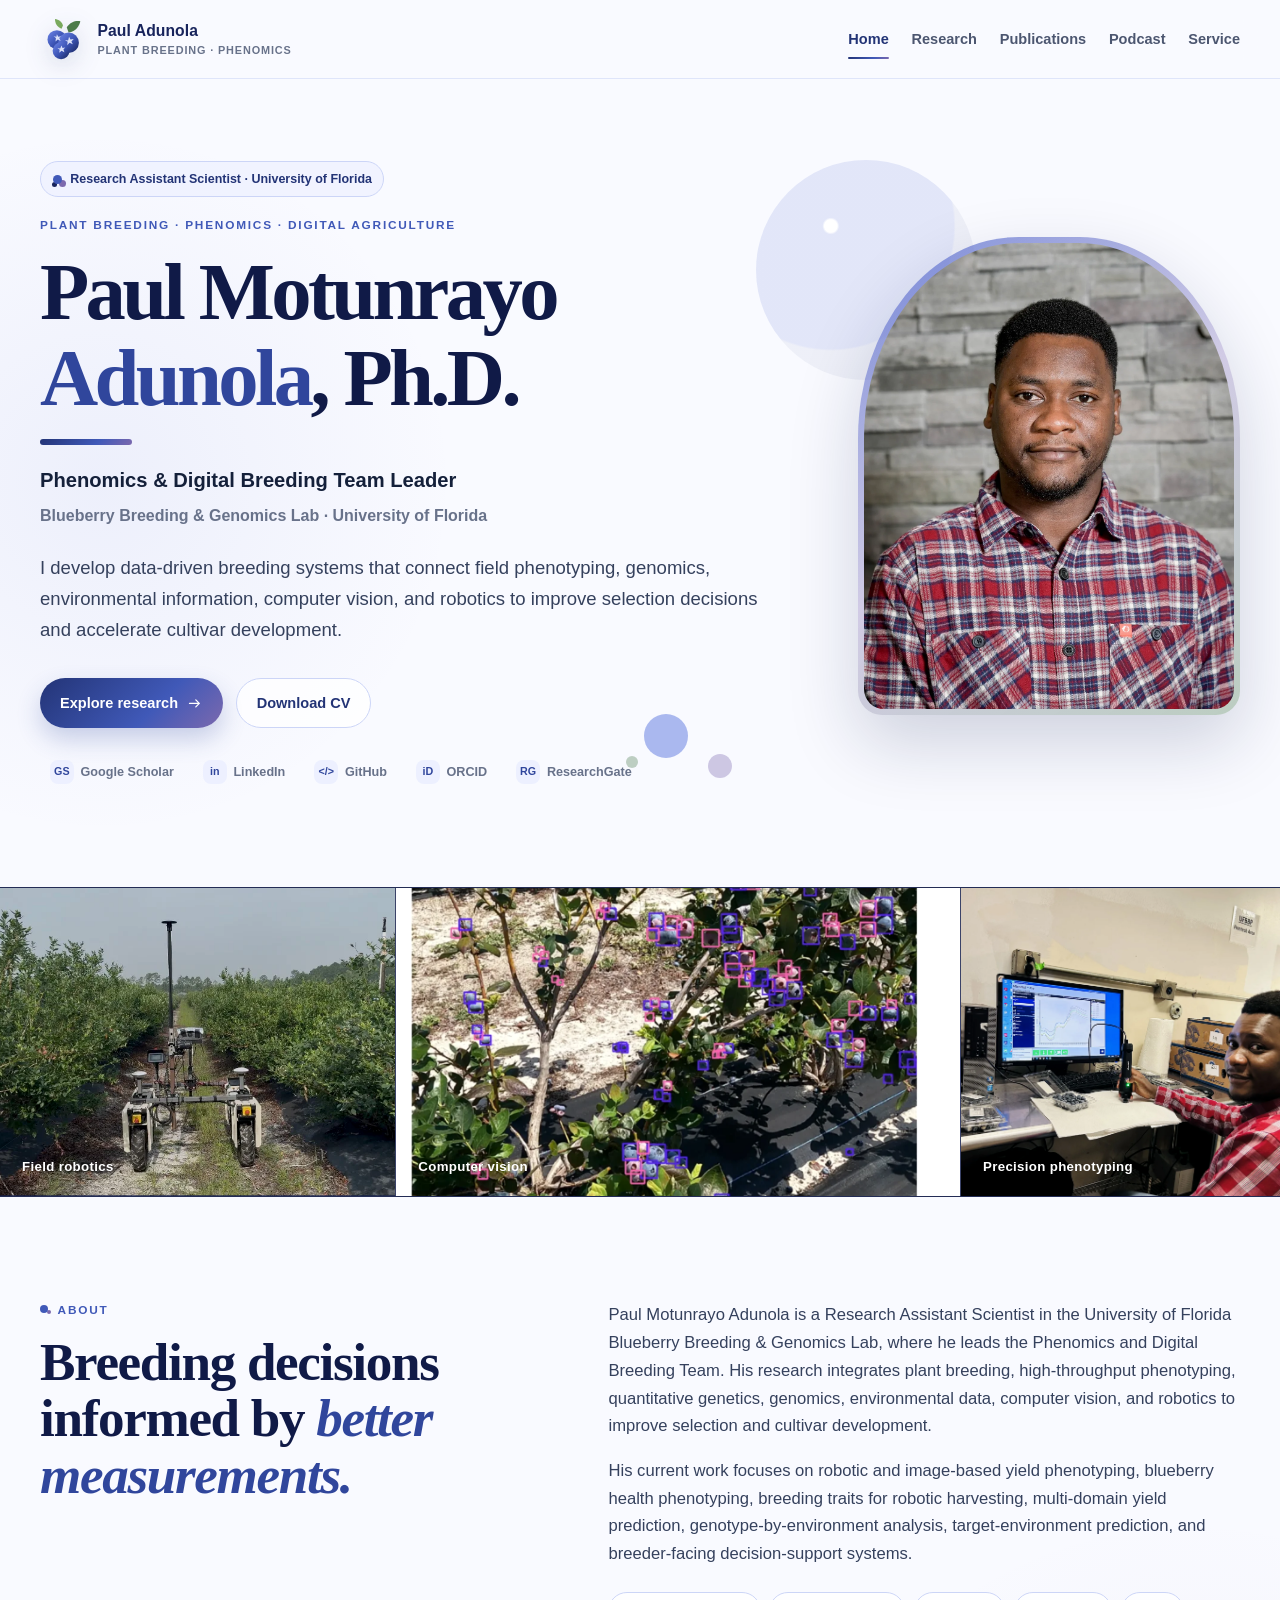
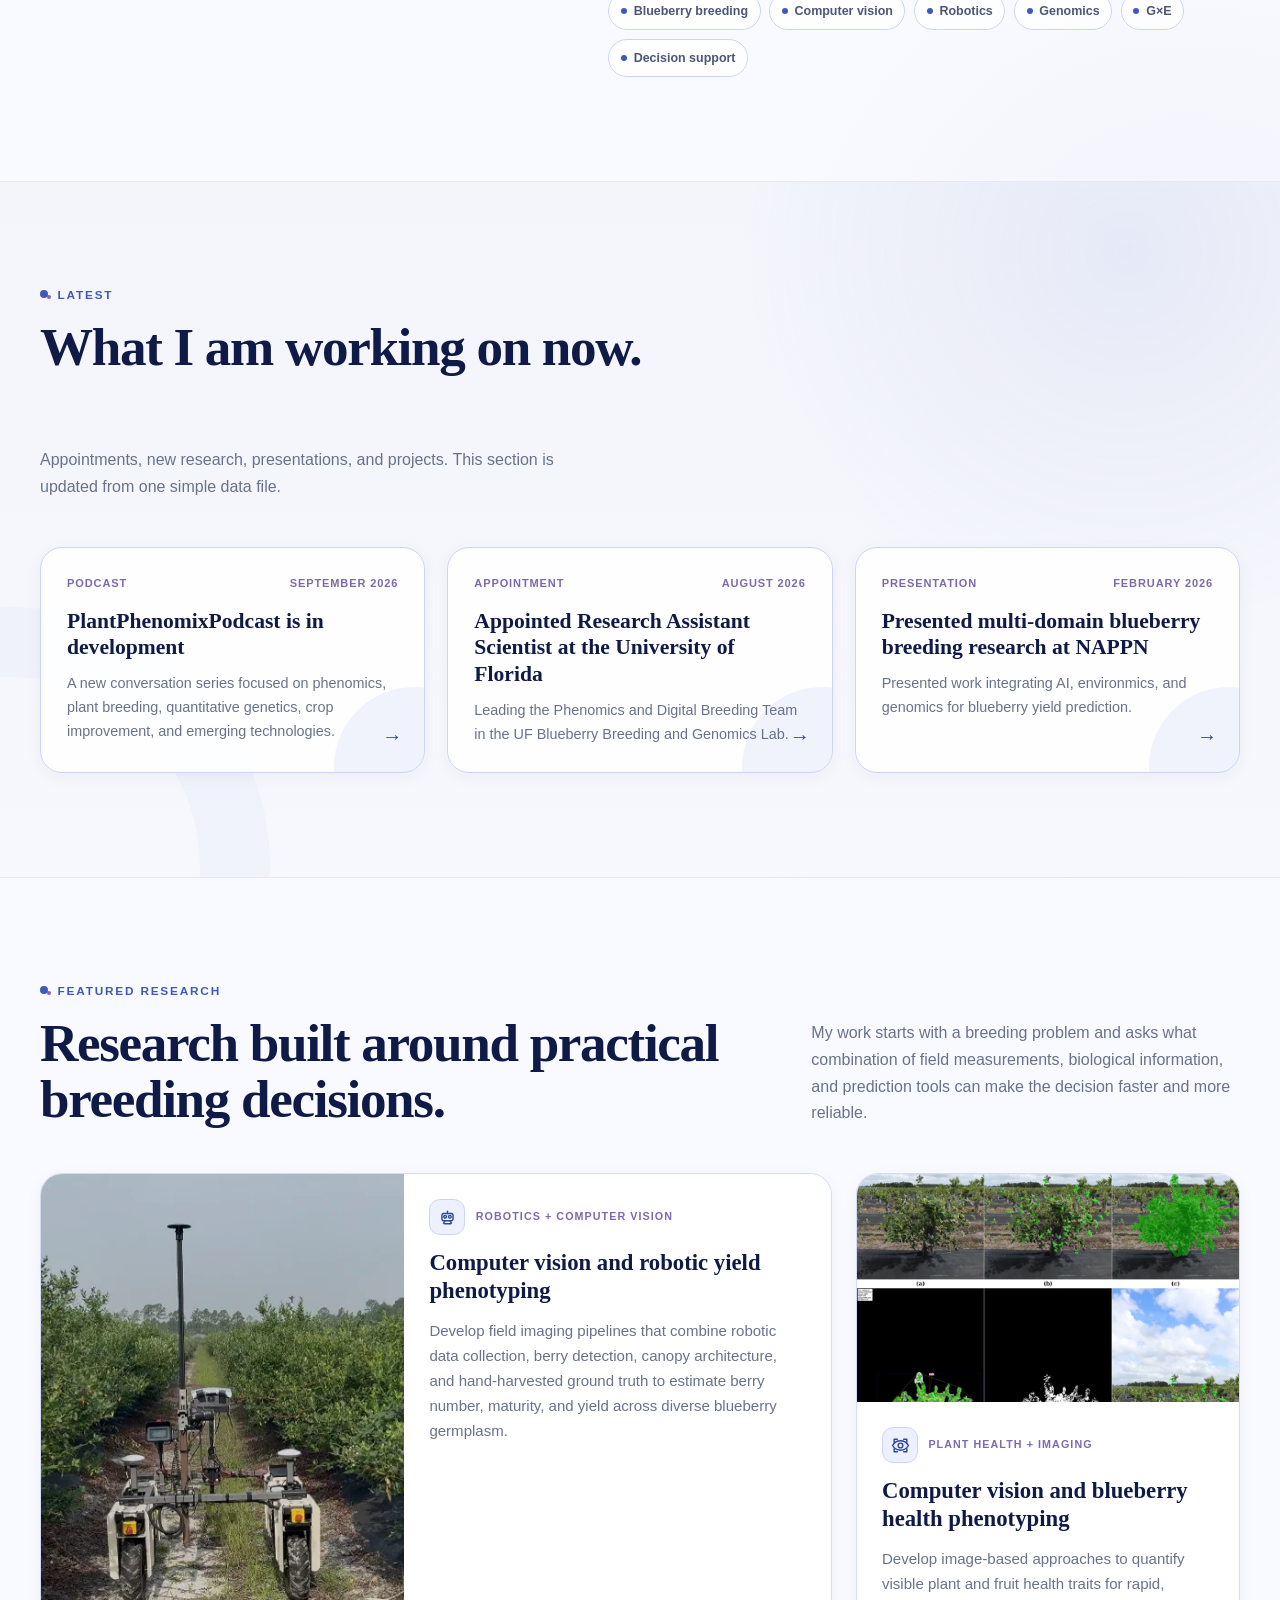
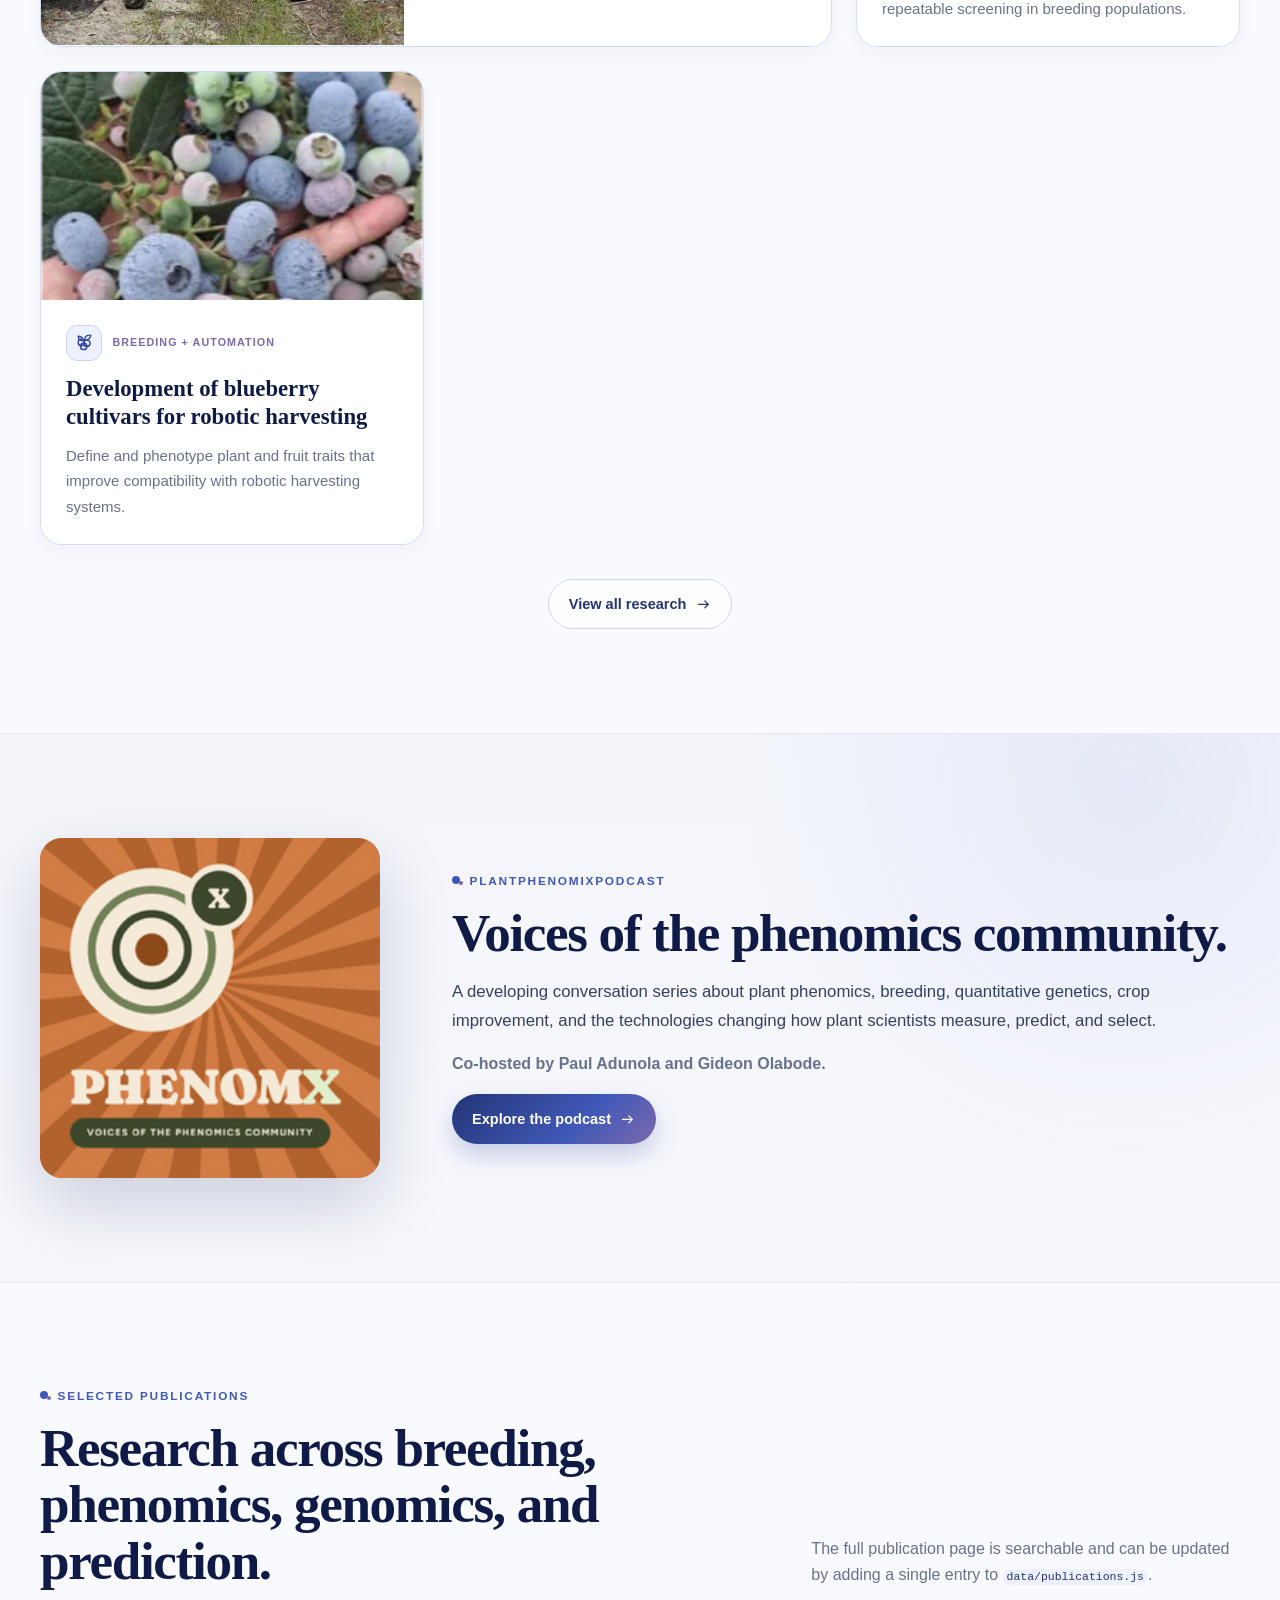
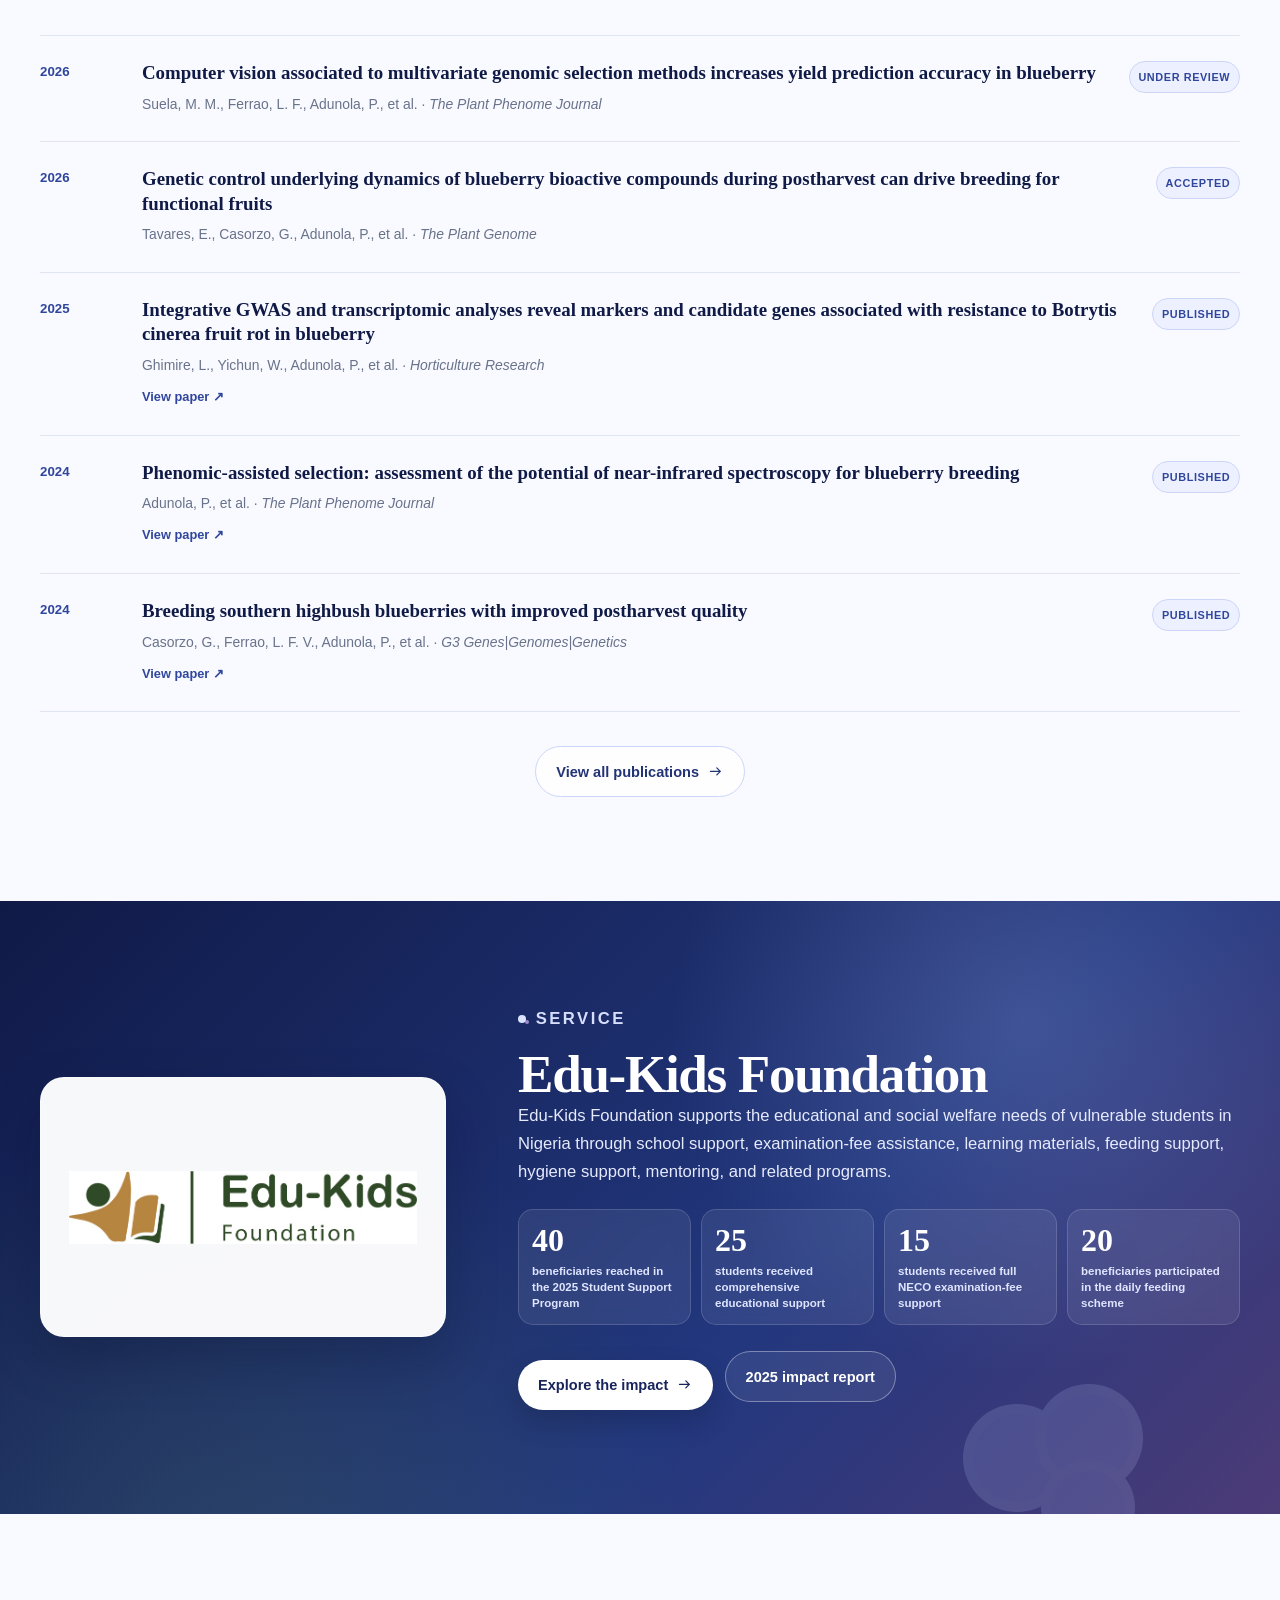
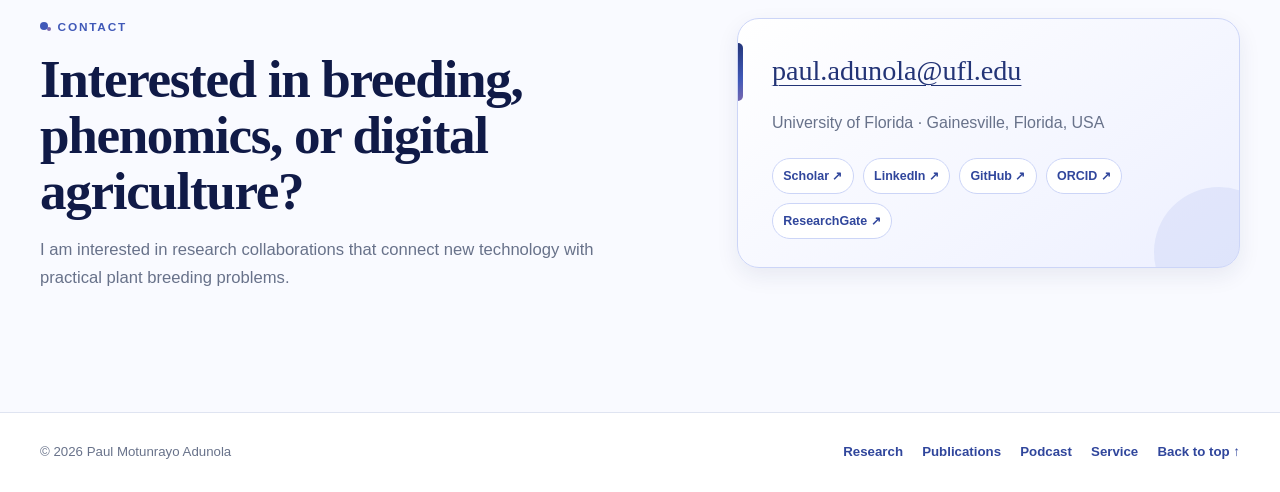
==== about.html @ f5527f7e "Add files via upload" ====
<!doctype html>
<html lang="en">
<head>
  <meta charset="utf-8">
  <meta name="viewport" content="width=device-width, initial-scale=1">
  <meta http-equiv="refresh" content="0; url=index.html#about">
  <link rel="canonical" href="index.html#about">
  <title>About | Paul Adunola</title>
  <script>window.location.replace('index.html#about');</script>
</head>
<body>
  <p>The About section is now part of the <a href="index.html#about">Home page</a>.</p>
</body>
</html>
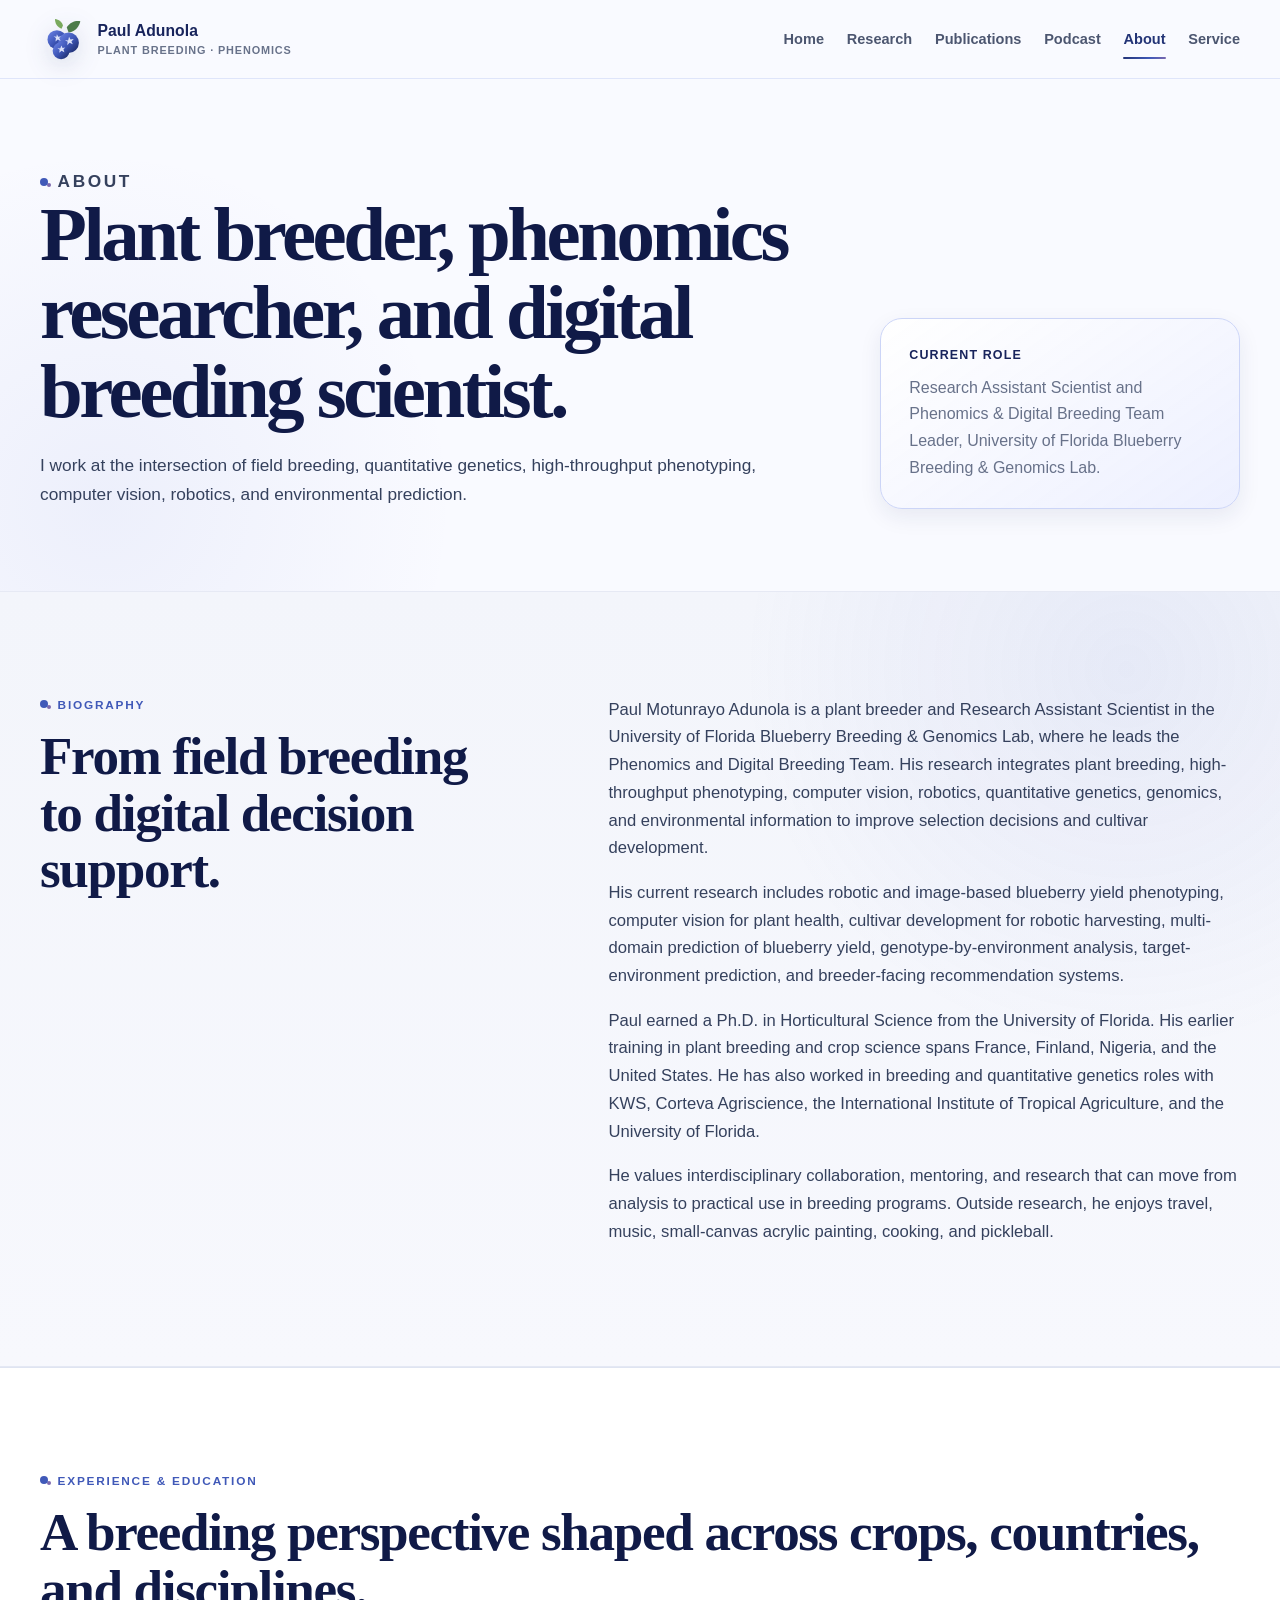
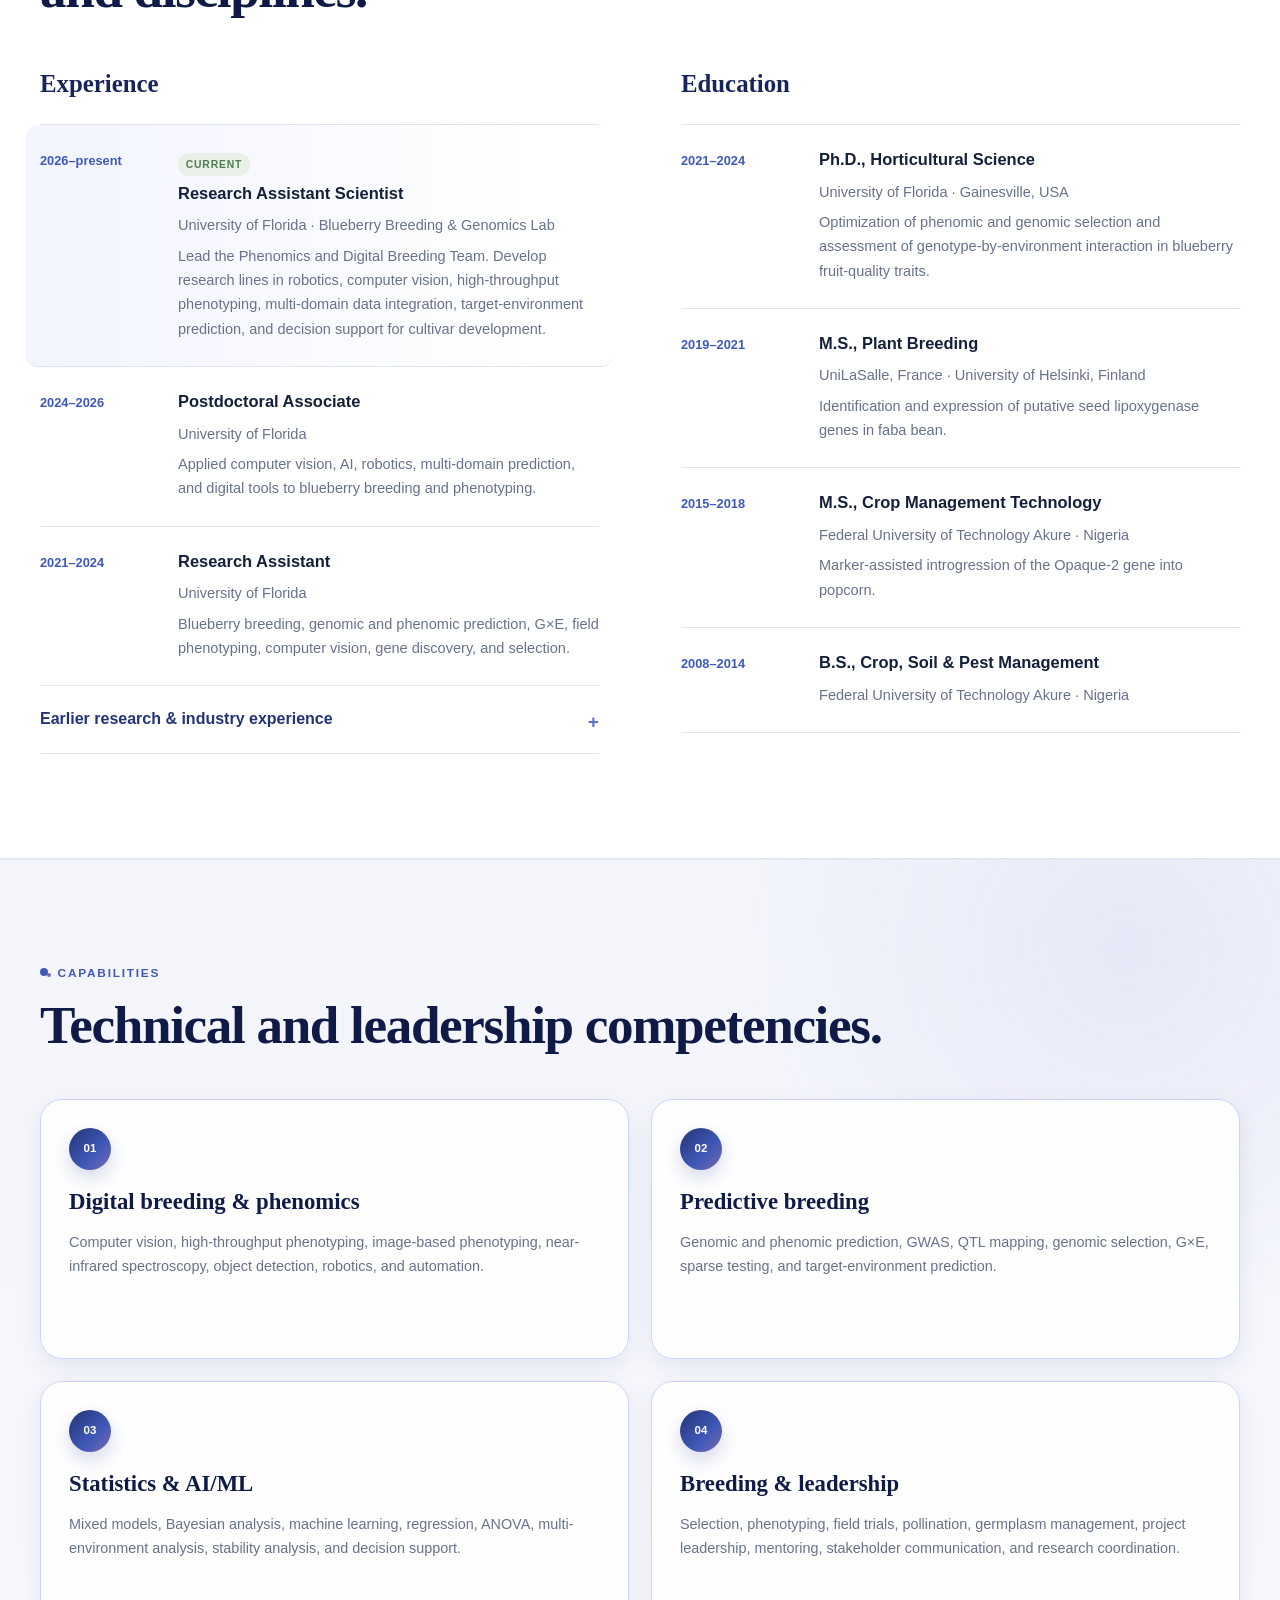
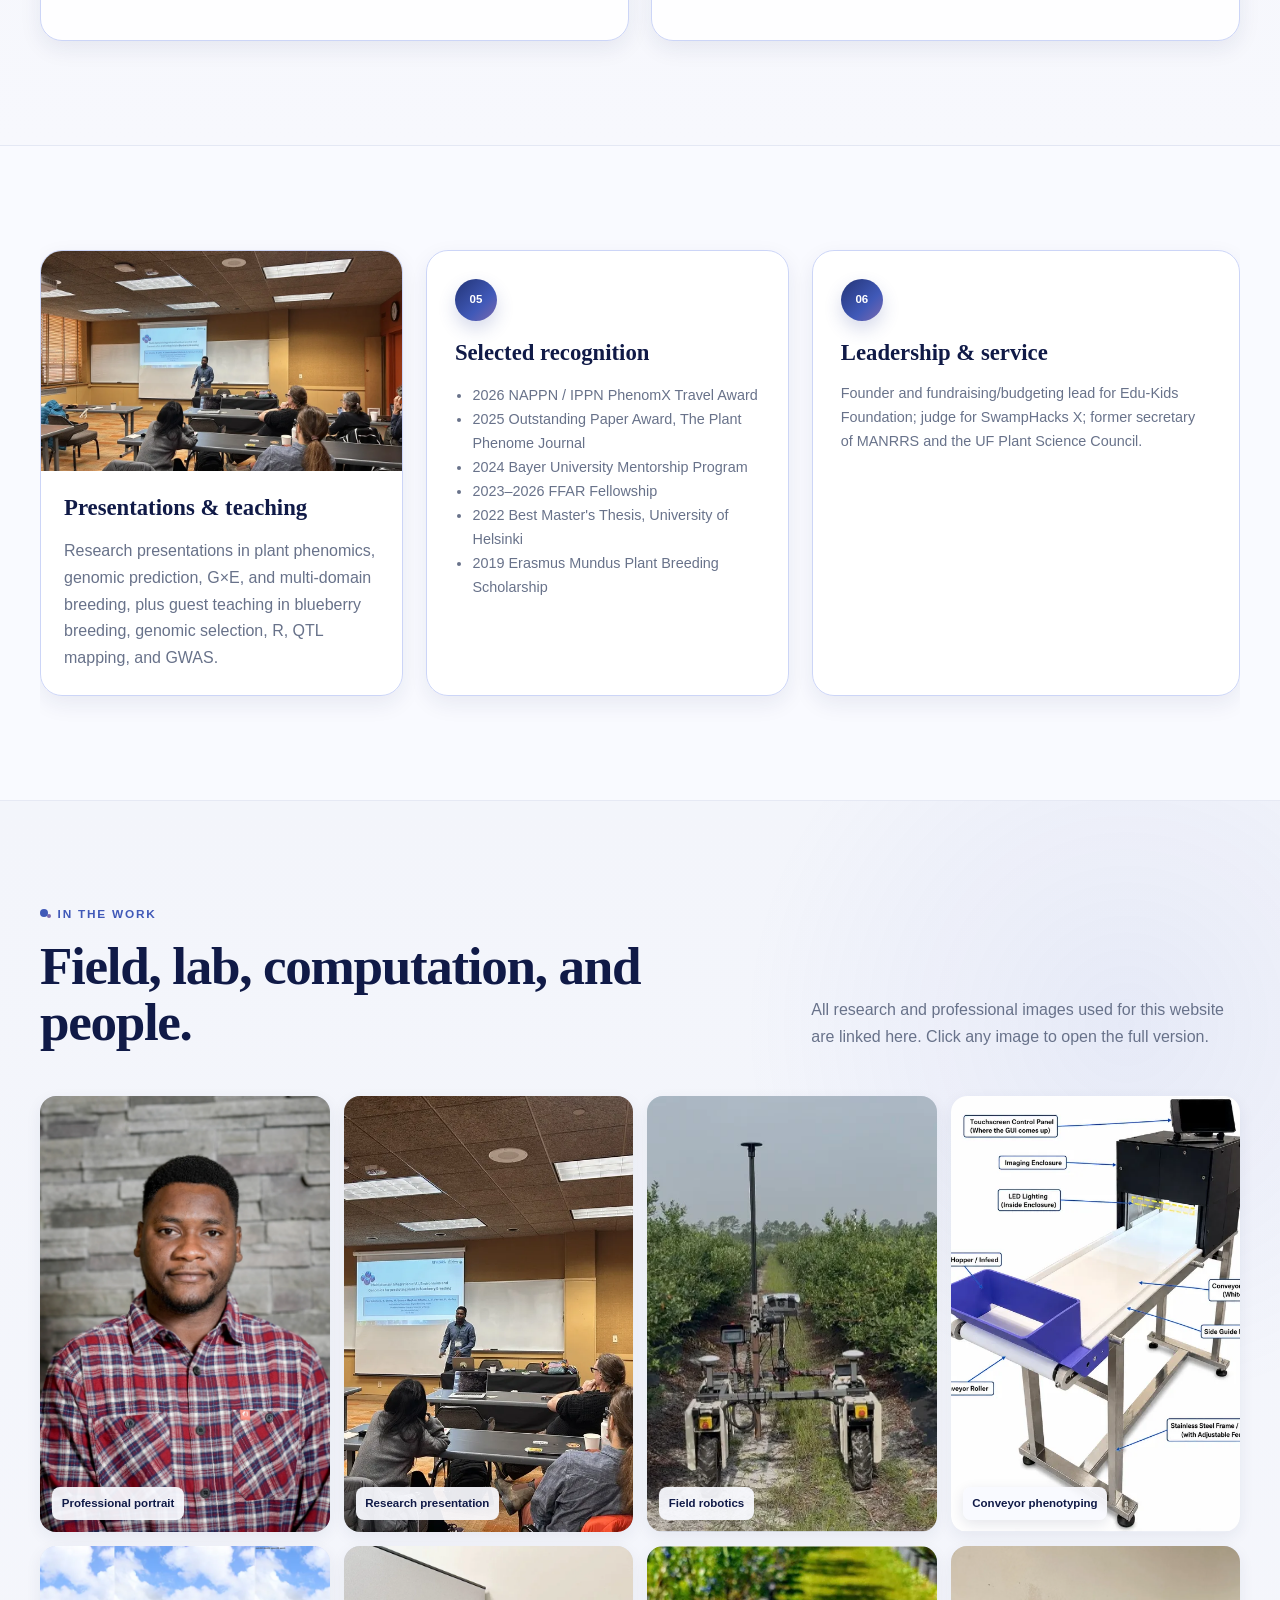
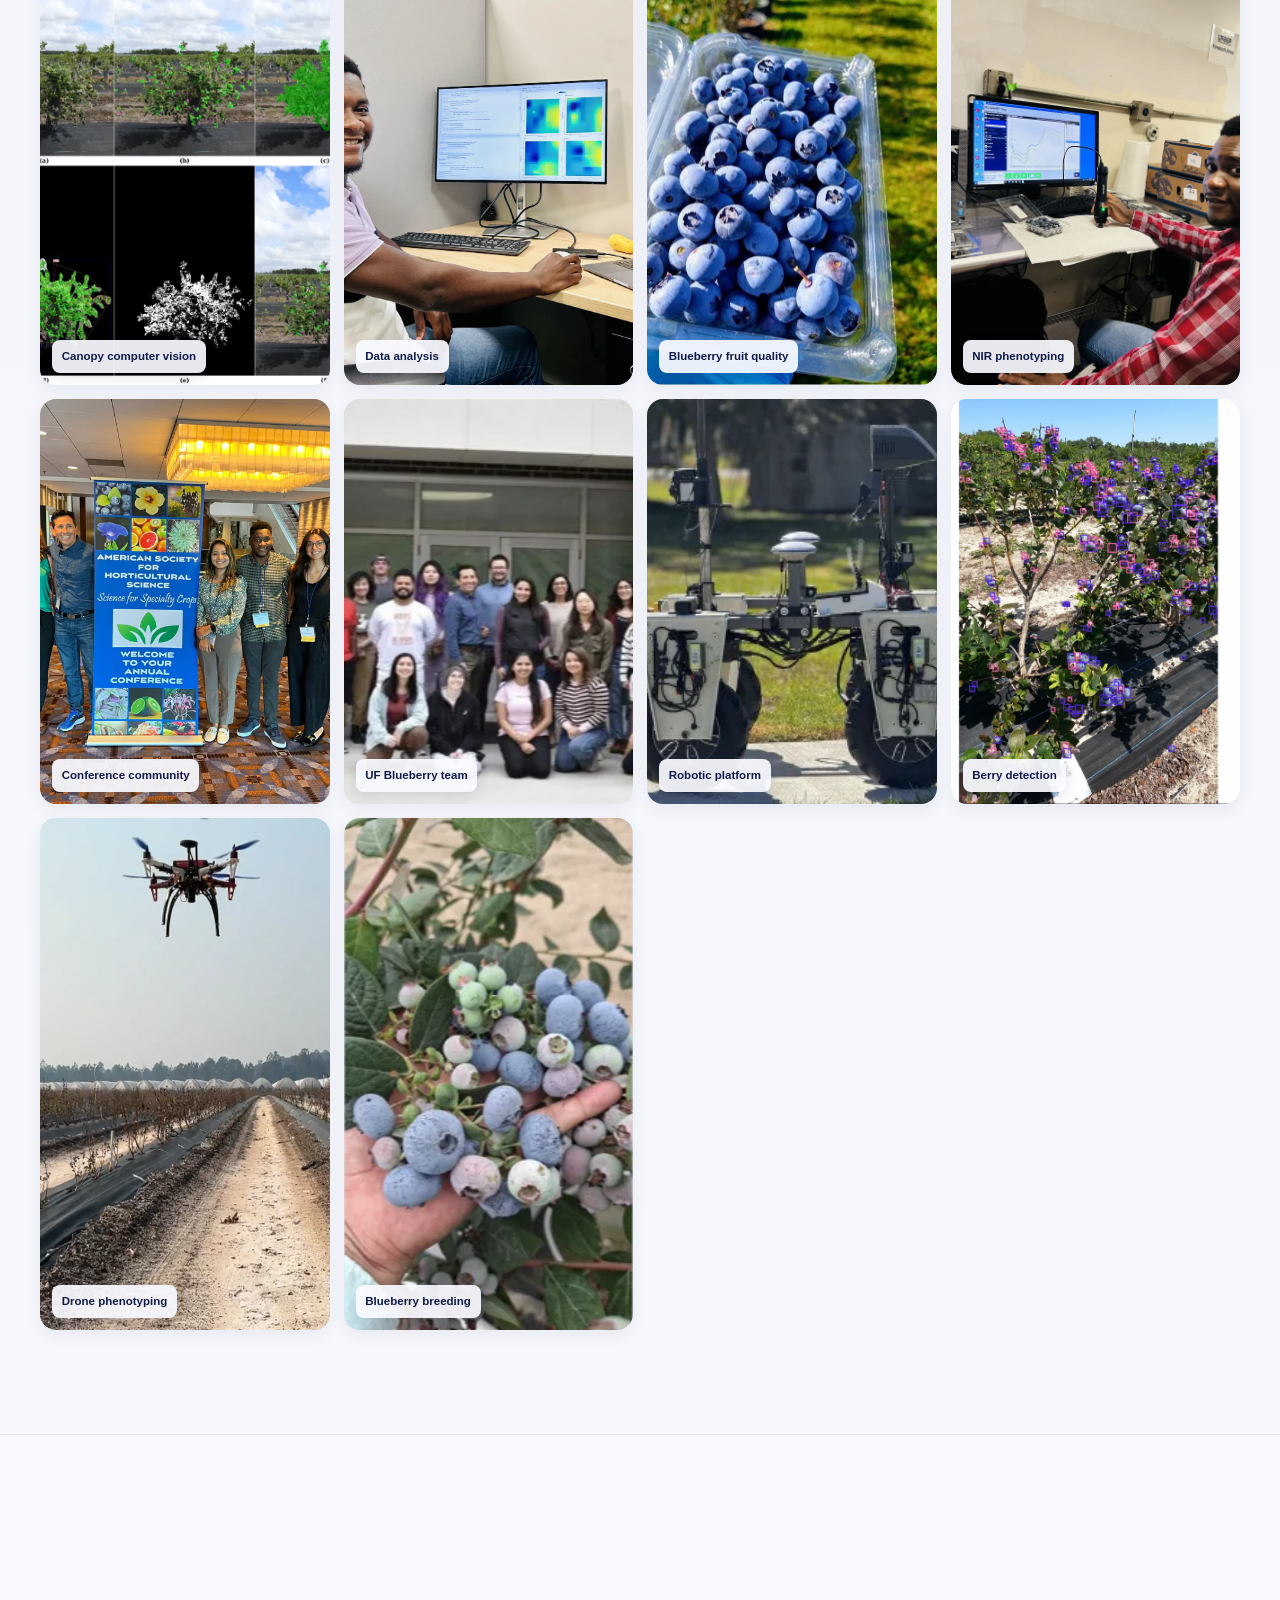
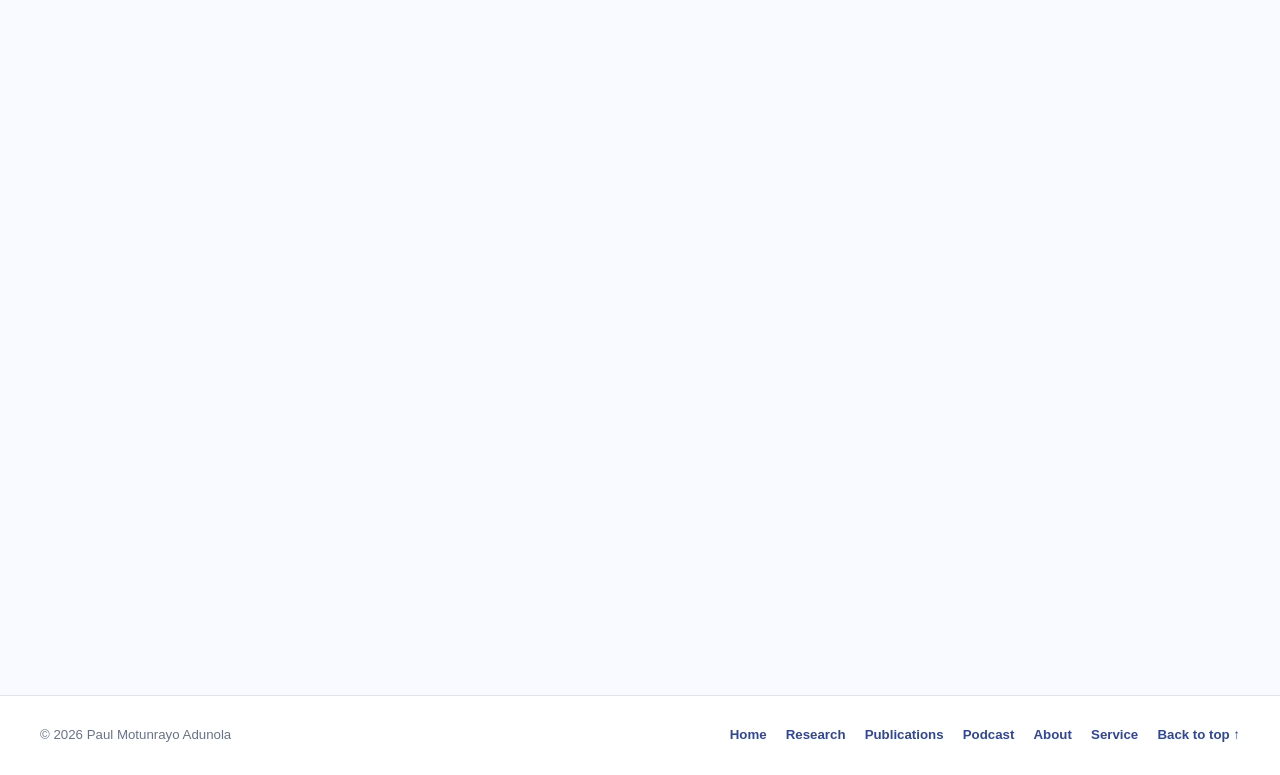
==== commit 541f2641: "Add files via upload" ====
--- a/about.html
+++ b/about.html
@@ -1,14 +1,38 @@
-<!doctype html>
-<html lang="en">
-<head>
-  <meta charset="utf-8">
-  <meta name="viewport" content="width=device-width, initial-scale=1">
-  <meta http-equiv="refresh" content="0; url=index.html#about">
-  <link rel="canonical" href="index.html#about">
-  <title>About | Paul Adunola</title>
-  <script>window.location.replace('index.html#about');</script>
-</head>
-<body>
-  <p>The About section is now part of the <a href="index.html#about">Home page</a>.</p>
-</body>
-</html>
+<!doctype html><html lang="en"><head>
+<meta charset="utf-8"><meta name="viewport" content="width=device-width, initial-scale=1">
+<meta name="description" content="About Paul Motunrayo Adunola, Research Assistant Scientist and Phenomics & Digital Breeding Team Leader at the University of Florida."><meta name="author" content="Paul Motunrayo Adunola"><meta name="theme-color" content="#233476">
+<title>About | Paul Adunola</title><link rel="icon" href="favicon.svg" type="image/svg+xml"><link rel="stylesheet" href="styles.css"><script>document.documentElement.classList.add('js');</script></head><body data-page="about"><div class="scroll-progress" aria-hidden="true"><span></span></div><div class="cursor-glow" aria-hidden="true"></div><a class="skip-link" href="#main">Skip to content</a><svg class="svg-sprite" aria-hidden="true" focusable="false">
+  <symbol id="icon-robot" viewBox="0 0 24 24"><rect x="5" y="7" width="14" height="9" rx="2"/><circle cx="9" cy="11" r="1.7"/><circle cx="15" cy="11" r="1.7"/><path d="M12 7V4m-3 12-2 3m8-3 2 3M8 20h8"/></symbol>
+  <symbol id="icon-vision" viewBox="0 0 24 24"><path d="M2 12s3.5-6 10-6 10 6 10 6-3.5 6-10 6S2 12 2 12z"/><circle cx="12" cy="12" r="3"/><path d="M4 4h4M4 4v4m16-4h-4m4 0v4M4 20h4m-4 0v-4m16 4h-4m4 0v-4"/></symbol>
+  <symbol id="icon-harvest" viewBox="0 0 24 24"><circle cx="8" cy="12" r="4"/><circle cx="15" cy="13" r="4"/><circle cx="11" cy="17" r="4"/><path d="M12 8c1-4 4-6 8-5-1 4-3 6-8 6M10 8C9 5 7 4 4 4c0 3 2 5 5 6"/></symbol>
+  <symbol id="icon-data" viewBox="0 0 24 24"><path d="M4 18V9m5 9V5m5 13v-7m5 7V3"/><path d="M3 20h18"/><circle cx="4" cy="9" r="1"/><circle cx="9" cy="5" r="1"/><circle cx="14" cy="11" r="1"/><circle cx="19" cy="3" r="1"/></symbol>
+  <symbol id="icon-globe" viewBox="0 0 24 24"><circle cx="12" cy="12" r="9"/><path d="M3 12h18M12 3c3 3 4.5 6 4.5 9S15 18 12 21c-3-3-4.5-6-4.5-9S9 6 12 3z"/></symbol>
+  <symbol id="icon-decision" viewBox="0 0 24 24"><path d="M4 6h16M4 12h16M4 18h16"/><circle cx="9" cy="6" r="2"/><circle cx="15" cy="12" r="2"/><circle cx="11" cy="18" r="2"/></symbol>
+  <symbol id="icon-arrow" viewBox="0 0 24 24"><path d="M5 12h14m-5-5 5 5-5 5"/></symbol>
+  <symbol id="icon-expand" viewBox="0 0 24 24"><path d="M8 3H3v5m13-5h5v5M8 21H3v-5m13 5h5v-5"/></symbol>
+</svg>
+<header class="site-header" id="top"><div class="nav-wrap"><a class="brand" href="index.html" aria-label="Paul Adunola home"><img class="brand-mark" src="assets/icons/blueberry-mark.svg" alt="" aria-hidden="true"><span class="brand-copy"><strong>Paul Adunola</strong><small>Plant Breeding · Phenomics</small></span></a><button class="nav-toggle" aria-expanded="false" aria-controls="primary-nav" aria-label="Open navigation"><span></span><span></span><span></span></button><nav id="primary-nav" class="primary-nav" aria-label="Primary navigation"><a href="index.html" data-page="home">Home</a><a href="research.html" data-page="research">Research</a><a href="publications.html" data-page="publications">Publications</a><a href="podcast.html" data-page="podcast">Podcast</a><a href="about.html" data-page="about">About</a><a href="service.html" data-page="service">Service</a></nav></div></header><main id="main">
+<section class="page-hero section-shell" data-reveal><div class="page-hero-inner"><div><p class="section-kicker">About</p><h1>Plant breeder, phenomics researcher, and digital breeding scientist.</h1><p>I work at the intersection of field breeding, quantitative genetics, high-throughput phenotyping, computer vision, robotics, and environmental prediction.</p></div><div class="page-hero-aside"><strong>Current role</strong><span>Research Assistant Scientist and Phenomics & Digital Breeding Team Leader, University of Florida Blueberry Breeding & Genomics Lab.</span></div></div></section>
+<section class="section section-alt"><div class="section-shell about-grid" data-reveal><div><p class="section-kicker">Biography</p><h2>From field breeding to digital decision support.</h2></div><div class="prose"><p>Paul Motunrayo Adunola is a plant breeder and Research Assistant Scientist in the University of Florida Blueberry Breeding &amp; Genomics Lab, where he leads the Phenomics and Digital Breeding Team. His research integrates plant breeding, high-throughput phenotyping, computer vision, robotics, quantitative genetics, genomics, and environmental information to improve selection decisions and cultivar development.</p><p>His current research includes robotic and image-based blueberry yield phenotyping, computer vision for plant health, cultivar development for robotic harvesting, multi-domain prediction of blueberry yield, genotype-by-environment analysis, target-environment prediction, and breeder-facing recommendation systems.</p><p>Paul earned a Ph.D. in Horticultural Science from the University of Florida. His earlier training in plant breeding and crop science spans France, Finland, Nigeria, and the United States. He has also worked in breeding and quantitative genetics roles with KWS, Corteva Agriscience, the International Institute of Tropical Agriculture, and the University of Florida.</p><p>He values interdisciplinary collaboration, mentoring, and research that can move from analysis to practical use in breeding programs. Outside research, he enjoys travel, music, small-canvas acrylic painting, cooking, and pickleball.</p></div></div></section>
+<section id="experience" class="section experience-section"><div class="section-shell"><div class="section-heading compact" data-reveal><div><p class="section-kicker">Experience &amp; education</p><h2>A breeding perspective shaped across crops, countries, and disciplines.</h2></div></div><div class="two-column"><div data-reveal><h3 class="column-title">Experience</h3><div class="timeline"><article class="timeline-item current"><div class="timeline-date">2026–present</div><div><span class="current-pill">Current</span><h4>Research Assistant Scientist</h4><p class="muted">University of Florida · Blueberry Breeding &amp; Genomics Lab</p><p>Lead the Phenomics and Digital Breeding Team. Develop research lines in robotics, computer vision, high-throughput phenotyping, multi-domain data integration, target-environment prediction, and decision support for cultivar development.</p></div></article><article class="timeline-item"><div class="timeline-date">2024–2026</div><div><h4>Postdoctoral Associate</h4><p class="muted">University of Florida</p><p>Applied computer vision, AI, robotics, multi-domain prediction, and digital tools to blueberry breeding and phenotyping.</p></div></article><article class="timeline-item"><div class="timeline-date">2021–2024</div><div><h4>Research Assistant</h4><p class="muted">University of Florida</p><p>Blueberry breeding, genomic and phenomic prediction, G×E, field phenotyping, computer vision, gene discovery, and selection.</p></div></article><details class="timeline-more"><summary>Earlier research &amp; industry experience</summary><div class="details-content"><p><strong>2021 · KWS, Germany</strong><br>Sugar beet breeding intern — root imaging and trial analysis.</p><p><strong>2020 · Corteva Agriscience, France</strong><br>Maize breeding intern — disease phenotyping and trial analysis.</p><p><strong>2020 · University of Florida</strong><br>Quantitative genetics intern — genomic prediction and stability analysis.</p><p><strong>2016–2017 · Federal University of Technology Akure, Nigeria</strong><br>Graduate research assistant — field trials in maize, soybean, sorghum, and Bambara groundnut.</p><p><strong>2012 · International Institute of Tropical Agriculture, Nigeria</strong><br>Cassava breeding intern — characterization and postharvest evaluation.</p></div></details></div></div><div data-reveal><h3 class="column-title">Education</h3><div class="timeline"><article class="timeline-item"><div class="timeline-date">2021–2024</div><div><h4>Ph.D., Horticultural Science</h4><p class="muted">University of Florida · Gainesville, USA</p><p>Optimization of phenomic and genomic selection and assessment of genotype-by-environment interaction in blueberry fruit-quality traits.</p></div></article><article class="timeline-item"><div class="timeline-date">2019–2021</div><div><h4>M.S., Plant Breeding</h4><p class="muted">UniLaSalle, France · University of Helsinki, Finland</p><p>Identification and expression of putative seed lipoxygenase genes in faba bean.</p></div></article><article class="timeline-item"><div class="timeline-date">2015–2018</div><div><h4>M.S., Crop Management Technology</h4><p class="muted">Federal University of Technology Akure · Nigeria</p><p>Marker-assisted introgression of the Opaque-2 gene into popcorn.</p></div></article><article class="timeline-item"><div class="timeline-date">2008–2014</div><div><h4>B.S., Crop, Soil &amp; Pest Management</h4><p class="muted">Federal University of Technology Akure · Nigeria</p></div></article></div></div></div></div></section>
+<section class="section section-alt"><div class="section-shell"><div class="section-heading compact" data-reveal><div><p class="section-kicker">Capabilities</p><h2>Technical and leadership competencies.</h2></div></div><div class="capability-grid"><article class="plain-card interactive-card" data-reveal><div class="plain-card-icon">01</div><h3>Digital breeding &amp; phenomics</h3><p>Computer vision, high-throughput phenotyping, image-based phenotyping, near-infrared spectroscopy, object detection, robotics, and automation.</p></article><article class="plain-card interactive-card" data-reveal><div class="plain-card-icon">02</div><h3>Predictive breeding</h3><p>Genomic and phenomic prediction, GWAS, QTL mapping, genomic selection, G×E, sparse testing, and target-environment prediction.</p></article><article class="plain-card interactive-card" data-reveal><div class="plain-card-icon">03</div><h3>Statistics &amp; AI/ML</h3><p>Mixed models, Bayesian analysis, machine learning, regression, ANOVA, multi-environment analysis, stability analysis, and decision support.</p></article><article class="plain-card interactive-card" data-reveal><div class="plain-card-icon">04</div><h3>Breeding &amp; leadership</h3><p>Selection, phenotyping, field trials, pollination, germplasm management, project leadership, mentoring, stakeholder communication, and research coordination.</p></article></div></div></section>
+<section id="presentations" class="section section-shell community-section"><div class="three-column-cards"><article class="photo-card interactive-card" data-reveal><a class="image-link" href="assets/images/conference-presentation.webp" data-lightbox data-caption="Research presentation on multi-domain integration for blueberry yield prediction"><img src="assets/images/conference-presentation.webp" alt="Paul Adunola presenting research at a conference" loading="lazy"><span class="image-action"><svg><use href="#icon-expand"></use></svg></span></a><div><h3>Presentations &amp; teaching</h3><p>Research presentations in plant phenomics, genomic prediction, G×E, and multi-domain breeding, plus guest teaching in blueberry breeding, genomic selection, R, QTL mapping, and GWAS.</p></div></article><article class="plain-card interactive-card" data-reveal><div class="plain-card-icon">05</div><h3>Selected recognition</h3><ul><li>2026 NAPPN / IPPN PhenomX Travel Award</li><li>2025 Outstanding Paper Award, The Plant Phenome Journal</li><li>2024 Bayer University Mentorship Program</li><li>2023–2026 FFAR Fellowship</li><li>2022 Best Master's Thesis, University of Helsinki</li><li>2019 Erasmus Mundus Plant Breeding Scholarship</li></ul></article><article class="plain-card interactive-card" data-reveal><div class="plain-card-icon">06</div><h3>Leadership &amp; service</h3><p>Founder and fundraising/budgeting lead for Edu-Kids Foundation; judge for SwampHacks X; former secretary of MANRRS and the UF Plant Science Council.</p></article></div></section>
+<section class="section section-alt"><div class="section-shell gallery-section" data-reveal><div class="section-heading"><div><p class="section-kicker">In the work</p><h2>Field, lab, computation, and people.</h2></div><p>All research and professional images used for this website are linked here. Click any image to open the full version.</p></div><div class="gallery-grid-full">
+<figure><a class="image-link" href="assets/images/portrait.webp" data-lightbox data-caption="Professional portrait"><img src="assets/images/portrait.webp" alt="Professional portrait of Paul Adunola" loading="lazy"><span class="image-action"><svg><use href="#icon-expand"></use></svg></span></a><figcaption>Professional portrait</figcaption></figure>
+<figure><a class="image-link" href="assets/images/conference-presentation.webp" data-lightbox data-caption="Research presentation on multi-domain integration for blueberry yield prediction"><img src="assets/images/conference-presentation.webp" alt="Paul Adunola presenting research" loading="lazy"><span class="image-action"><svg><use href="#icon-expand"></use></svg></span></a><figcaption>Research presentation</figcaption></figure>
+<figure><a class="image-link" href="assets/images/farmng-field.webp" data-lightbox data-caption="Farm-NG platform in a blueberry field"><img src="assets/images/farmng-field.webp" alt="Farm-NG platform between blueberry rows" loading="lazy"><span class="image-action"><svg><use href="#icon-expand"></use></svg></span></a><figcaption>Field robotics</figcaption></figure>
+<figure><a class="image-link" href="assets/images/conveyor-system.webp" data-lightbox data-caption="Blueberry imaging and conveyor phenotyping system"><img src="assets/images/conveyor-system.webp" alt="Blueberry conveyor phenotyping system" loading="lazy"><span class="image-action"><svg><use href="#icon-expand"></use></svg></span></a><figcaption>Conveyor phenotyping</figcaption></figure>
+<figure><a class="image-link" href="assets/images/canopy-computer-vision.webp" data-lightbox data-caption="Canopy segmentation and computer vision"><img src="assets/images/canopy-computer-vision.webp" alt="Blueberry canopy computer vision workflow" loading="lazy"><span class="image-action"><svg><use href="#icon-expand"></use></svg></span></a><figcaption>Canopy computer vision</figcaption></figure>
+<figure><a class="image-link" href="assets/images/data-analysis-office.webp" data-lightbox data-caption="Data analysis and predictive breeding"><img src="assets/images/data-analysis-office.webp" alt="Paul Adunola working on data analysis" loading="lazy"><span class="image-action"><svg><use href="#icon-expand"></use></svg></span></a><figcaption>Data analysis</figcaption></figure>
+<figure><a class="image-link" href="assets/images/blueberries-tray.webp" data-lightbox data-caption="Blueberry fruit quality"><img src="assets/images/blueberries-tray.webp" alt="Fresh blueberries in a tray" loading="lazy"><span class="image-action"><svg><use href="#icon-expand"></use></svg></span></a><figcaption>Blueberry fruit quality</figcaption></figure>
+<figure><a class="image-link" href="assets/images/nir-phenotyping.webp" data-lightbox data-caption="Near-infrared blueberry phenotyping"><img src="assets/images/nir-phenotyping.webp" alt="Near-infrared blueberry phenotyping" loading="lazy"><span class="image-action"><svg><use href="#icon-expand"></use></svg></span></a><figcaption>NIR phenotyping</figcaption></figure>
+<figure><a class="image-link" href="assets/images/ashs-conference.webp" data-lightbox data-caption="ASHS conference"><img src="assets/images/ashs-conference.webp" alt="Conference group photo" loading="lazy"><span class="image-action"><svg><use href="#icon-expand"></use></svg></span></a><figcaption>Conference community</figcaption></figure>
+<figure><a class="image-link" href="assets/images/uf-blueberry-team.webp" data-lightbox data-caption="UF Blueberry Breeding and Genomics team"><img src="assets/images/uf-blueberry-team.webp" alt="UF Blueberry team group photo" loading="lazy"><span class="image-action"><svg><use href="#icon-expand"></use></svg></span></a><figcaption>UF Blueberry team</figcaption></figure>
+<figure><a class="image-link" href="assets/images/farmng-rover.webp" data-lightbox data-caption="Farm-NG robotic platform"><img src="assets/images/farmng-rover.webp" alt="Farm-NG robotic platform" loading="lazy"><span class="image-action"><svg><use href="#icon-expand"></use></svg></span></a><figcaption>Robotic platform</figcaption></figure>
+<figure><a class="image-link" href="assets/images/berry-detection.webp" data-lightbox data-caption="Berry detection and maturity classification"><img src="assets/images/berry-detection.webp" alt="Blueberry fruit detections" loading="lazy"><span class="image-action"><svg><use href="#icon-expand"></use></svg></span></a><figcaption>Berry detection</figcaption></figure>
+<figure><a class="image-link" href="assets/images/drone-field.webp" data-lightbox data-caption="Drone-based field phenotyping"><img src="assets/images/drone-field.webp" alt="Drone over field research plots" loading="lazy"><span class="image-action"><svg><use href="#icon-expand"></use></svg></span></a><figcaption>Drone phenotyping</figcaption></figure>
+<figure><a class="image-link" href="assets/images/blueberry-cluster.webp" data-lightbox data-caption="Blueberry cluster showing multiple maturity stages"><img src="assets/images/blueberry-cluster.webp" alt="Blueberry fruit cluster" loading="lazy"><span class="image-action"><svg><use href="#icon-expand"></use></svg></span></a><figcaption>Blueberry breeding</figcaption></figure>
+</div></div></section>
+<section class="section service-section" data-reveal><div class="service-berries" aria-hidden="true"><span></span><span></span><span></span></div><div class="section-shell service-grid"><div><p class="section-kicker light">Service</p><h2>Edu-Kids Foundation</h2></div><div><p>I founded Edu-Kids Foundation to support the educational and social welfare needs of orphans and vulnerable children in Nigeria. The organization works to reduce barriers to education through student support, food assistance, scholarships, sanitary-hygiene support, counseling, and monitoring.</p><a class="button button-light interactive-button" href="https://edukidsfoundation.org/" target="_blank" rel="noopener"><span>Visit Edu-Kids Foundation</span><svg><use href="#icon-arrow"></use></svg></a></div></div></section>
+<section class="section section-shell contact-section" data-reveal><div><p class="section-kicker">Contact</p><h2>Let us connect.</h2><p class="contact-copy">I am interested in collaborations that connect breeding, phenomics, quantitative genetics, environmental prediction, and useful digital tools.</p></div><div class="contact-card"><span class="contact-berry"></span><a class="email-link" href="mailto:paul.adunola@ufl.edu">paul.adunola@ufl.edu</a><p>University of Florida · Gainesville, Florida, USA</p><div class="contact-links"><a href="https://scholar.google.com/citations?user=qVmeOGcAAAAJ&hl=en" target="_blank" rel="noopener">Scholar ↗</a><a href="https://www.linkedin.com/in/paul-adunola-page/" target="_blank" rel="noopener">LinkedIn ↗</a><a href="https://github.com/Pauliben" target="_blank" rel="noopener">GitHub ↗</a><a href="https://orcid.org/0000-0003-1426-5248" target="_blank" rel="noopener">ORCID ↗</a><a href="https://www.researchgate.net/profile/Paul-Adunola" target="_blank" rel="noopener">ResearchGate ↗</a></div></div></section>
+</main><footer class="site-footer"><div class="section-shell footer-inner"><p>© <span id="year"></span> Paul Motunrayo Adunola</p><div class="footer-nav"><a href="index.html">Home</a><a href="research.html">Research</a><a href="publications.html">Publications</a><a href="podcast.html">Podcast</a><a href="about.html">About</a><a href="service.html">Service</a><a href="#top">Back to top ↑</a></div></div></footer><dialog class="lightbox" id="lightbox" aria-label="Image viewer"><button class="lightbox-close" type="button" aria-label="Close image viewer">×</button><div class="lightbox-inner"><img id="lightbox-image" alt=""><div class="lightbox-meta"><p id="lightbox-caption"></p><a id="lightbox-original" href="#" target="_blank" rel="noopener">Open full image ↗</a></div></div></dialog><script src="data/latest.js"></script><script src="data/publications.js"></script><script src="data/research.js"></script><script src="data/podcast.js"></script><script src="script.js"></script></body></html>
--- a/styles.css
+++ b/styles.css
@@ -0,0 +1,1183 @@
+:root {
+  --ink: #14203a;
+  --ink-soft: #35415d;
+  --muted: #68728a;
+  --berry-950: #101a47;
+  --berry-900: #18245c;
+  --berry-800: #233476;
+  --berry-700: #30469c;
+  --berry-600: #4059b8;
+  --berry-500: #5d72d1;
+  --berry-300: #aab8ef;
+  --berry-200: #ccd5f7;
+  --berry-100: #edf0ff;
+  --bloom: #7c69ae;
+  --leaf: #4f7d52;
+  --leaf-soft: #e8f0e7;
+  --paper: #f9faff;
+  --paper-warm: #f5f6fb;
+  --white: #ffffff;
+  --line: #dfe4f1;
+  --line-strong: #cfd6e7;
+  --max: 1200px;
+  --radius: 22px;
+  --radius-sm: 14px;
+  --shadow-sm: 0 8px 22px rgba(29, 43, 92, 0.08);
+  --shadow-md: 0 18px 44px rgba(29, 43, 92, 0.13);
+  --shadow-lg: 0 28px 70px rgba(16, 26, 71, 0.18);
+  --gradient: linear-gradient(135deg, var(--berry-800), var(--berry-600) 62%, var(--bloom));
+  --gradient-dark: linear-gradient(135deg, #101a47, #22377e 62%, #4c3b77);
+}
+
+* { box-sizing: border-box; }
+html { scroll-behavior: smooth; scroll-padding-top: 96px; }
+body {
+  margin: 0;
+  color: var(--ink);
+  background:
+    radial-gradient(circle at 8% 7%, rgba(93, 114, 209, 0.08), transparent 22rem),
+    radial-gradient(circle at 93% 28%, rgba(124, 105, 174, 0.06), transparent 26rem),
+    var(--paper);
+  font-family: "Avenir Next", Avenir, "Segoe UI", Inter, Helvetica, Arial, sans-serif;
+  line-height: 1.67;
+  -webkit-font-smoothing: antialiased;
+  text-rendering: optimizeLegibility;
+  overflow-x: hidden;
+}
+body.lightbox-open { overflow: hidden; }
+img { display: block; max-width: 100%; }
+a { color: inherit; }
+button, a { -webkit-tap-highlight-color: transparent; }
+button, input, textarea, select { font: inherit; }
+svg { width: 1em; height: 1em; fill: none; stroke: currentColor; stroke-width: 1.8; stroke-linecap: round; stroke-linejoin: round; }
+.svg-sprite { position: absolute; width: 0; height: 0; overflow: hidden; }
+
+::selection { background: var(--berry-200); color: var(--berry-950); }
+
+.skip-link {
+  position: fixed;
+  left: -9999px;
+  top: 1rem;
+  z-index: 2000;
+  background: var(--berry-900);
+  color: white;
+  border-radius: 999px;
+  padding: 0.75rem 1rem;
+  text-decoration: none;
+  font-weight: 700;
+}
+.skip-link:focus { left: 1rem; }
+
+.scroll-progress {
+  position: fixed;
+  inset: 0 0 auto 0;
+  height: 3px;
+  z-index: 1000;
+  background: transparent;
+  pointer-events: none;
+}
+.scroll-progress span {
+  display: block;
+  width: 0;
+  height: 100%;
+  background: linear-gradient(90deg, var(--berry-500), var(--bloom), var(--leaf));
+  box-shadow: 0 0 14px rgba(93, 114, 209, 0.45);
+}
+
+.cursor-glow {
+  position: fixed;
+  width: 260px;
+  height: 260px;
+  border-radius: 50%;
+  background: radial-gradient(circle, rgba(93, 114, 209, 0.10), rgba(93, 114, 209, 0.035) 42%, transparent 70%);
+  pointer-events: none;
+  z-index: -1;
+  transform: translate(-50%, -50%);
+  opacity: 0;
+  transition: opacity 0.25s ease;
+}
+
+.section-shell { width: min(var(--max), calc(100% - 48px)); margin-inline: auto; }
+.section { padding: 104px 0; }
+.section-alt {
+  background:
+    radial-gradient(circle at 88% 10%, rgba(93, 114, 209, 0.09), transparent 24rem),
+    linear-gradient(180deg, #f3f5fb 0%, #f7f8fd 100%);
+  border-top: 1px solid rgba(223, 228, 241, 0.72);
+  border-bottom: 1px solid rgba(223, 228, 241, 0.72);
+}
+
+.site-header {
+  position: sticky;
+  top: 0;
+  z-index: 500;
+  background: rgba(249, 250, 255, 0.80);
+  backdrop-filter: blur(18px) saturate(140%);
+  border-bottom: 1px solid rgba(204, 213, 247, 0.58);
+  transition: box-shadow 0.25s ease, background 0.25s ease;
+}
+.site-header.scrolled { background: rgba(249, 250, 255, 0.94); box-shadow: 0 12px 34px rgba(23, 36, 92, 0.08); }
+.nav-wrap {
+  width: min(var(--max), calc(100% - 48px));
+  margin-inline: auto;
+  min-height: 78px;
+  display: flex;
+  align-items: center;
+  justify-content: space-between;
+  gap: 2rem;
+}
+.brand {
+  display: inline-flex;
+  align-items: center;
+  gap: 0.78rem;
+  color: var(--berry-900);
+  text-decoration: none;
+}
+.brand-mark { width: 45px; height: 45px; filter: drop-shadow(0 7px 12px rgba(32, 50, 113, 0.16)); transition: transform 0.28s ease; }
+.brand:hover .brand-mark { transform: rotate(-4deg) scale(1.06); }
+.brand-copy { display: grid; line-height: 1.15; }
+.brand-copy strong { font-size: 0.98rem; letter-spacing: 0.005em; }
+.brand-copy small { margin-top: 0.24rem; color: var(--muted); font-size: 0.68rem; font-weight: 700; letter-spacing: 0.08em; text-transform: uppercase; }
+.primary-nav { display: flex; align-items: center; gap: 1.42rem; }
+.primary-nav a {
+  position: relative;
+  color: #4c5670;
+  text-decoration: none;
+  font-size: 0.91rem;
+  font-weight: 700;
+  transition: color 0.22s ease;
+}
+.primary-nav a::after {
+  content: "";
+  position: absolute;
+  left: 0;
+  right: 100%;
+  bottom: -0.52rem;
+  height: 2px;
+  border-radius: 2px;
+  background: var(--gradient);
+  transition: right 0.24s ease;
+}
+.primary-nav a:hover,
+.primary-nav a.active { color: var(--berry-800); }
+.primary-nav a:hover::after,
+.primary-nav a.active::after { right: 0; }
+.nav-toggle { display: none; border: 0; background: transparent; padding: 10px; color: var(--berry-900); cursor: pointer; }
+.nav-toggle span { display: block; width: 25px; height: 2px; background: currentColor; margin: 5px 0; transition: transform 0.22s ease, opacity 0.22s ease; }
+.nav-toggle[aria-expanded="true"] span:nth-child(1) { transform: translateY(7px) rotate(45deg); }
+.nav-toggle[aria-expanded="true"] span:nth-child(2) { opacity: 0; }
+.nav-toggle[aria-expanded="true"] span:nth-child(3) { transform: translateY(-7px) rotate(-45deg); }
+
+.hero {
+  position: relative;
+  display: grid;
+  grid-template-columns: minmax(0, 1.32fr) minmax(330px, 0.68fr);
+  gap: 76px;
+  align-items: center;
+  padding-top: 82px;
+  padding-bottom: 96px;
+}
+.hero::before,
+.hero::after {
+  content: "";
+  position: absolute;
+  border-radius: 50%;
+  z-index: -1;
+  filter: blur(0.1px);
+}
+.hero::before {
+  width: 220px;
+  height: 220px;
+  right: 22%;
+  top: 10%;
+  background: radial-gradient(circle at 34% 30%, rgba(255,255,255,.9) 0 3%, rgba(93,114,209,.14) 4% 58%, rgba(35,52,118,.05) 59% 100%);
+}
+.hero::after {
+  width: 44px;
+  height: 44px;
+  right: 46%;
+  bottom: 16%;
+  background: var(--berry-300);
+  box-shadow: 54px 30px 0 -10px rgba(124,105,174,.35), -34px 26px 0 -16px rgba(79,125,82,.35);
+}
+.hero-badge {
+  display: inline-flex;
+  align-items: center;
+  gap: 0.55rem;
+  padding: 0.42rem 0.72rem;
+  border: 1px solid var(--berry-200);
+  background: rgba(237, 240, 255, 0.72);
+  color: var(--berry-800);
+  border-radius: 999px;
+  font-size: 0.78rem;
+  font-weight: 800;
+  margin-bottom: 1.2rem;
+}
+.berry-dot { width: 9px; height: 9px; border-radius: 50%; background: var(--berry-600); box-shadow: 5px 4px 0 -1px var(--bloom), -3px 5px 0 -2px var(--berry-900); }
+.eyebrow, .section-kicker {
+  margin: 0 0 0.82rem;
+  text-transform: uppercase;
+  letter-spacing: 0.15em;
+  font-size: 0.74rem;
+  font-weight: 900;
+  color: var(--berry-600);
+}
+.section-kicker::before {
+  content: "";
+  display: inline-block;
+  width: 8px;
+  height: 8px;
+  border-radius: 50%;
+  margin-right: 0.6rem;
+  background: var(--berry-600);
+  box-shadow: 5px 3px 0 -2px var(--bloom);
+  vertical-align: 1px;
+}
+.hero h1, h2, .column-title, .research-card h3, .plain-card h3, .photo-card h3 {
+  font-family: Charter, "Iowan Old Style", "Palatino Linotype", Palatino, Georgia, serif;
+}
+.hero h1, h2 { color: var(--berry-950); font-weight: 650; line-height: 1.06; }
+.hero h1 { font-size: clamp(3.35rem, 6.3vw, 6.2rem); margin: 0 0 1.22rem; letter-spacing: -0.045em; }
+.hero h1 span { color: var(--berry-700); }
+.hero h1::after {
+  content: "";
+  display: block;
+  width: 92px;
+  height: 6px;
+  border-radius: 999px;
+  margin-top: 1.15rem;
+  background: var(--gradient);
+}
+.role { margin: 0; font-size: 1.26rem; font-weight: 800; color: var(--ink); }
+.affiliation { margin: 0.34rem 0 1.42rem; color: var(--muted); font-weight: 650; }
+.hero-statement { max-width: 760px; margin: 0; font-size: 1.16rem; color: var(--ink-soft); }
+.hero-actions { display: flex; flex-wrap: wrap; gap: 0.8rem; margin-top: 2rem; }
+.button {
+  --mx: 50%;
+  --my: 50%;
+  position: relative;
+  isolation: isolate;
+  display: inline-flex;
+  align-items: center;
+  justify-content: center;
+  gap: 0.5rem;
+  min-height: 50px;
+  padding: 0.76rem 1.25rem;
+  border-radius: 999px;
+  text-decoration: none;
+  font-weight: 800;
+  font-size: 0.91rem;
+  overflow: hidden;
+  transition: transform 0.2s ease, box-shadow 0.2s ease, border-color 0.2s ease;
+}
+.button::before {
+  content: "";
+  position: absolute;
+  inset: 0;
+  z-index: -1;
+  background: radial-gradient(circle at var(--mx) var(--my), rgba(255,255,255,.34), transparent 32%);
+  opacity: 0;
+  transition: opacity 0.2s ease;
+}
+.button:hover::before { opacity: 1; }
+.button:hover { transform: translateY(-2px); }
+.button svg { width: 1.05rem; height: 1.05rem; }
+.button-primary { color: white; background: var(--gradient); box-shadow: 0 11px 24px rgba(48,70,156,.24); }
+.button-primary:hover { box-shadow: 0 15px 34px rgba(48,70,156,.30); }
+.button-secondary { color: var(--berry-800); border: 1px solid var(--berry-200); background: rgba(255,255,255,.72); }
+.button-secondary:hover { border-color: var(--berry-400, #8293df); box-shadow: var(--shadow-sm); }
+.social-links { display: flex; flex-wrap: wrap; gap: 0.58rem; margin-top: 1.55rem; }
+.social-links a {
+  display: inline-flex;
+  align-items: center;
+  gap: 0.42rem;
+  color: var(--muted);
+  border: 1px solid transparent;
+  border-radius: 999px;
+  padding: 0.38rem 0.55rem;
+  text-decoration: none;
+  font-size: 0.79rem;
+  font-weight: 750;
+  transition: color .2s ease, background .2s ease, border-color .2s ease, transform .2s ease;
+}
+.social-links a span { display: grid; place-items: center; min-width: 24px; height: 24px; padding: 0 4px; border-radius: 8px; background: var(--berry-100); color: var(--berry-700); font-size: .67rem; font-weight: 900; }
+.social-links a:hover { color: var(--berry-800); background: white; border-color: var(--berry-200); transform: translateY(-1px); }
+
+.hero-portrait {
+  margin: 0;
+  border-radius: 42% 42% 24px 24px;
+  background: linear-gradient(135deg, var(--berry-100), #e2e7fa);
+  box-shadow: var(--shadow-lg);
+  aspect-ratio: 4 / 5;
+}
+.image-frame { position: relative; padding: 6px; background: linear-gradient(145deg, rgba(93,114,209,.80), rgba(124,105,174,.32), rgba(79,125,82,.36)); }
+.image-frame .image-link { border-radius: calc(var(--radius) - 4px); }
+.hero-portrait .image-link { width: 100%; height: 100%; border-radius: 42% 42% 20px 20px; }
+.hero-portrait img { width: 100%; height: 100%; object-fit: cover; object-position: 50% 22%; transition: transform .55s ease; }
+.hero-portrait:hover img { transform: scale(1.025); }
+
+.image-link { position: relative; display: block; overflow: hidden; color: inherit; text-decoration: none; }
+.image-link img { transition: transform 0.48s cubic-bezier(.2,.7,.2,1), filter 0.35s ease; }
+.image-link::after {
+  content: "";
+  position: absolute;
+  inset: 0;
+  background: linear-gradient(to top, rgba(16,26,71,.34), transparent 40%);
+  opacity: 0;
+  transition: opacity .28s ease;
+  pointer-events: none;
+}
+.image-link:hover::after { opacity: 1; }
+.image-link:hover img { transform: scale(1.035); }
+.image-action {
+  position: absolute;
+  right: 12px;
+  top: 12px;
+  z-index: 3;
+  display: inline-flex;
+  align-items: center;
+  gap: .38rem;
+  min-height: 34px;
+  padding: .42rem .58rem;
+  border: 1px solid rgba(255,255,255,.55);
+  border-radius: 999px;
+  background: rgba(15,26,70,.70);
+  backdrop-filter: blur(8px);
+  color: white;
+  font-size: .72rem;
+  font-weight: 800;
+  opacity: 0;
+  transform: translateY(-6px);
+  transition: opacity .22s ease, transform .22s ease;
+}
+.image-link:hover .image-action,
+.image-link:focus-visible .image-action { opacity: 1; transform: translateY(0); }
+.image-action svg { width: .9rem; height: .9rem; }
+
+.image-ribbon {
+  display: grid;
+  grid-template-columns: 1.05fr 1.5fr 0.85fr;
+  height: 310px;
+  overflow: hidden;
+  background: var(--berry-950);
+  border-block: 1px solid rgba(255,255,255,.08);
+}
+.image-ribbon figure { margin: 0; position: relative; min-width: 0; overflow: hidden; }
+.image-ribbon figure + figure { border-left: 1px solid rgba(255,255,255,.18); }
+.image-ribbon .image-link { width: 100%; height: 100%; }
+.image-ribbon img { width: 100%; height: 100%; object-fit: cover; filter: saturate(.96) contrast(1.03); }
+.image-ribbon figcaption {
+  position: absolute;
+  z-index: 4;
+  left: 22px;
+  bottom: 18px;
+  color: white;
+  font-size: .83rem;
+  font-weight: 850;
+  letter-spacing: .025em;
+  text-shadow: 0 1px 8px rgba(0,0,0,.28);
+  pointer-events: none;
+}
+
+.about-grid { display: grid; grid-template-columns: .86fr 1.14fr; gap: 92px; align-items: start; }
+h2 { font-size: clamp(2.25rem, 4.15vw, 3.75rem); margin: 0; letter-spacing: -.025em; }
+h2 em { color: var(--berry-700); font-weight: inherit; }
+.prose { color: var(--ink-soft); font-size: 1.04rem; }
+.prose p:first-child { margin-top: 0; }
+.prose p { margin-bottom: 1rem; }
+.about-chips { display: flex; flex-wrap: wrap; gap: .55rem; margin-top: 1.5rem; }
+.about-chips span,
+.mini-list span {
+  display: inline-flex;
+  align-items: center;
+  border: 1px solid var(--berry-200);
+  background: rgba(255,255,255,.72);
+  border-radius: 999px;
+  padding: .48rem .72rem;
+  color: #4b5778;
+  font-size: .78rem;
+  font-weight: 800;
+}
+.about-chips span::before,
+.mini-list span::before { content: ""; width: 6px; height: 6px; border-radius: 50%; background: var(--berry-600); margin-right: .42rem; }
+
+.section-heading { display: grid; grid-template-columns: 1.24fr .76fr; gap: 72px; align-items: end; margin-bottom: 46px; }
+.section-heading > p { margin: 0; color: var(--muted); max-width: 520px; }
+.section-heading.compact { grid-template-columns: 1fr; }
+
+.research-section { position: relative; overflow: hidden; }
+.research-section::before { content: ""; position: absolute; width: 520px; height: 520px; border-radius: 50%; right: -280px; top: 120px; border: 90px solid rgba(93,114,209,.035); }
+.research-grid { display: grid; grid-template-columns: repeat(3, minmax(0,1fr)); gap: 24px; perspective: 1200px; }
+.research-card {
+  --rx: 0deg;
+  --ry: 0deg;
+  --mx: 50%;
+  --my: 50%;
+  position: relative;
+  background: rgba(255,255,255,.88);
+  border: 1px solid rgba(204,213,247,.85);
+  border-radius: var(--radius);
+  overflow: hidden;
+  min-width: 0;
+  box-shadow: 0 5px 18px rgba(31,44,93,.045);
+  transform: rotateX(var(--rx)) rotateY(var(--ry));
+  transform-style: preserve-3d;
+  transition: transform .25s ease, box-shadow .25s ease, border-color .25s ease;
+}
+.research-card::before {
+  content: "";
+  position: absolute;
+  inset: 0;
+  z-index: 5;
+  pointer-events: none;
+  background: radial-gradient(circle at var(--mx) var(--my), rgba(170,184,239,.25), transparent 35%);
+  opacity: 0;
+  transition: opacity .25s ease;
+}
+.research-card:hover { border-color: var(--berry-300); box-shadow: var(--shadow-md); }
+.research-card:hover::before { opacity: 1; }
+.research-card-wide { grid-column: span 2; display: grid; grid-template-columns: .92fr 1.08fr; }
+.research-image { height: 228px; }
+.research-card-wide .research-image { height: 100%; min-height: 310px; }
+.research-image img { width: 100%; height: 100%; object-fit: cover; }
+.card-body { position: relative; z-index: 6; padding: 25px; background: rgba(255,255,255,.90); }
+.card-topline { display: flex; align-items: center; gap: .65rem; margin-bottom: .85rem; }
+.card-icon { display: grid; place-items: center; width: 36px; height: 36px; border-radius: 11px; background: var(--berry-100); color: var(--berry-700); border: 1px solid var(--berry-200); }
+.card-icon svg { width: 19px; height: 19px; }
+.tag { color: var(--bloom); text-transform: uppercase; letter-spacing: .1em; font-size: .67rem; font-weight: 900; }
+.research-card h3, .plain-card h3, .photo-card h3 { color: var(--berry-950); font-size: 1.42rem; font-weight: 650; line-height: 1.24; margin: 0 0 .78rem; }
+.research-card p { margin: 0; color: var(--muted); font-size: .94rem; }
+
+.work-feature { display: grid; grid-template-columns: .96fr 1.04fr; gap: 74px; align-items: center; }
+.work-feature-image { border-radius: var(--radius); overflow: hidden; min-height: 470px; box-shadow: var(--shadow-md); }
+.work-feature-image .image-link, .work-feature-image img { width: 100%; height: 100%; min-height: 458px; }
+.work-feature-image img { object-fit: cover; object-position: center; }
+.work-feature-copy p:not(.section-kicker) { color: var(--muted); font-size: 1.04rem; }
+.mini-list { display: flex; flex-wrap: wrap; gap: .58rem; margin-top: 1.4rem; }
+
+.experience-section { background: white; border-block: 1px solid var(--line); }
+.two-column { display: grid; grid-template-columns: 1fr 1fr; gap: 82px; }
+.column-title { font-weight: 650; color: var(--berry-900); font-size: 1.55rem; margin: 0 0 1.22rem; }
+.timeline { border-top: 1px solid var(--line); }
+.timeline-item { position: relative; display: grid; grid-template-columns: 116px 1fr; gap: 22px; padding: 25px 0; border-bottom: 1px solid var(--line); }
+.timeline-item::before { content: ""; position: absolute; left: 0; bottom: -1px; width: 0; height: 2px; background: var(--gradient); transition: width .28s ease; }
+.timeline-item:hover::before { width: 100%; }
+.timeline-date { color: var(--berry-600); font-weight: 900; font-size: .8rem; }
+.timeline-item h4 { margin: -.25rem 0 .1rem; font-size: 1.03rem; color: var(--ink); }
+.timeline-item p { margin: .38rem 0 0; color: var(--muted); font-size: .91rem; }
+.timeline-item.current { background: linear-gradient(90deg, rgba(237,240,255,.72), transparent 88%); margin-inline: -14px; padding-inline: 14px; border-radius: 12px; }
+.current-pill { display: inline-flex; padding: .2rem .48rem; margin-bottom: .45rem; border-radius: 999px; background: var(--leaf-soft); color: var(--leaf); font-size: .65rem; font-weight: 900; text-transform: uppercase; letter-spacing: .08em; }
+.muted { color: var(--muted); }
+.timeline-more { border-bottom: 1px solid var(--line); padding: 20px 0; }
+.timeline-more summary { cursor: pointer; color: var(--berry-800); font-weight: 800; list-style: none; }
+.timeline-more summary::-webkit-details-marker { display: none; }
+.timeline-more summary::after { content: "+"; float: right; color: var(--berry-500); font-size: 1.2rem; }
+.timeline-more[open] summary::after { content: "−"; }
+.details-content { padding: 12px 0 2px 138px; }
+.details-content p { color: var(--muted); font-size: .89rem; }
+
+.publications-section { position: relative; }
+.text-link { display: inline-flex; align-items: center; gap: .35rem; color: var(--berry-700); font-weight: 850; text-decoration: none; }
+.text-link svg { width: 1rem; height: 1rem; transition: transform .2s ease; }
+.text-link:hover svg { transform: translateX(4px); }
+.publication-list { border-top: 1px solid var(--line); }
+.publication { position: relative; display: grid; grid-template-columns: 86px 1fr; gap: 30px; padding: 26px 14px 26px 0; border-bottom: 1px solid var(--line); transition: background .22s ease, padding-left .22s ease; }
+.publication:hover { background: linear-gradient(90deg, var(--berry-100), rgba(255,255,255,0)); padding-left: 14px; }
+.pub-year { color: var(--berry-600); font-weight: 900; font-size: .83rem; }
+.publication h3 { margin: -.25rem 0 .42rem; font-size: 1.01rem; line-height: 1.46; font-weight: 760; color: var(--ink); }
+.publication p { margin: 0; color: var(--muted); font-size: .89rem; }
+.publication a { display: inline-block; margin-top: .55rem; color: var(--berry-700); font-size: .79rem; font-weight: 850; text-decoration-thickness: 1px; text-underline-offset: 3px; }
+
+.community-section { overflow: hidden; }
+.three-column-cards { display: grid; grid-template-columns: 1fr 1fr 1.18fr; gap: 23px; perspective: 1200px; }
+.plain-card, .photo-card {
+  background: rgba(255,255,255,.90);
+  border: 1px solid var(--berry-200);
+  border-radius: var(--radius);
+  overflow: hidden;
+  box-shadow: var(--shadow-sm);
+  transition: transform .25s ease, box-shadow .25s ease, border-color .25s ease;
+}
+.plain-card:hover, .photo-card:hover { border-color: var(--berry-300); box-shadow: var(--shadow-md); }
+.plain-card { position: relative; padding: 28px; }
+.plain-card-icon { display: grid; place-items: center; width: 42px; height: 42px; margin-bottom: 1.1rem; border-radius: 50%; background: var(--gradient); color: white; font-size: .72rem; font-weight: 900; box-shadow: 0 8px 18px rgba(48,70,156,.20); }
+.plain-card p, .plain-card li { color: var(--muted); font-size: .9rem; }
+.plain-card ul { padding-left: 1.1rem; margin-bottom: 0; }
+.photo-card .image-link { height: 220px; }
+.photo-card img { width: 100%; height: 100%; object-fit: cover; }
+.photo-card > div { padding: 23px; }
+.photo-card p { margin-bottom: 0; color: var(--muted); }
+
+.gallery-section { position: relative; }
+.gallery-grid { display: grid; grid-template-columns: 1.25fr 1fr 1fr; grid-template-rows: 270px 270px; gap: 13px; }
+.gallery-grid figure { margin: 0; position: relative; overflow: hidden; border-radius: 16px; background: #dfe3ef; box-shadow: 0 5px 16px rgba(30,42,85,.07); }
+.gallery-grid .gallery-large { grid-row: 1 / 3; }
+.gallery-grid .image-link { width: 100%; height: 100%; }
+.gallery-grid img { width: 100%; height: 100%; object-fit: cover; }
+.gallery-grid figcaption { position: absolute; z-index: 4; left: 12px; bottom: 12px; max-width: calc(100% - 24px); background: rgba(249,250,255,.93); color: var(--berry-950); padding: .42rem .61rem; border-radius: 8px; box-shadow: 0 4px 14px rgba(16,26,71,.11); font-size: .73rem; font-weight: 850; pointer-events: none; }
+
+.service-section {
+  position: relative;
+  overflow: hidden;
+  color: white;
+  background: var(--gradient-dark);
+}
+.service-section::before { content: ""; position: absolute; inset: 0; background: radial-gradient(circle at 80% 20%, rgba(170,184,239,.22), transparent 31%), radial-gradient(circle at 18% 110%, rgba(79,125,82,.26), transparent 38%); }
+.service-grid { position: relative; z-index: 2; display: grid; grid-template-columns: .8fr 1.2fr; gap: 86px; align-items: start; }
+.service-section h2 { color: white; }
+.section-kicker.light { color: #d7defc; }
+.section-kicker.light::before { background: #dbe2ff; box-shadow: 5px 3px 0 -2px #9d8bc7; }
+.service-section p { color: #e6eafd; margin-top: 0; font-size: 1.04rem; max-width: 760px; }
+.button-light { background: white; color: var(--berry-900); margin-top: 1rem; box-shadow: 0 12px 28px rgba(0,0,0,.16); }
+.service-berries { position: absolute; right: 6vw; bottom: -60px; width: 240px; height: 190px; opacity: .16; }
+.service-berries span { position: absolute; width: 108px; height: 108px; border-radius: 50%; background: #b8c5ff; border: 10px solid rgba(255,255,255,.15); }
+.service-berries span:nth-child(1) { left: 0; top: 20px; }
+.service-berries span:nth-child(2) { left: 72px; top: 0; }
+.service-berries span:nth-child(3) { left: 78px; top: 76px; width: 94px; height: 94px; }
+
+.contact-section { display: grid; grid-template-columns: 1.1fr .9fr; gap: 82px; align-items: start; }
+.contact-copy { color: var(--muted); max-width: 650px; font-size: 1.04rem; }
+.contact-card { position: relative; padding: 28px 30px 28px 34px; border: 1px solid var(--berry-200); border-radius: var(--radius); background: linear-gradient(145deg, white, var(--berry-100)); box-shadow: var(--shadow-sm); overflow: hidden; }
+.contact-card::after { content: ""; position: absolute; width: 130px; height: 130px; border-radius: 50%; right: -45px; bottom: -50px; background: rgba(93,114,209,.10); }
+.contact-berry { position: absolute; left: 0; top: 24px; width: 5px; height: 58px; border-radius: 0 8px 8px 0; background: var(--gradient); }
+.email-link { font-family: Charter, "Iowan Old Style", Georgia, serif; font-size: clamp(1.25rem, 2.2vw, 1.9rem); color: var(--berry-800); text-decoration-thickness: 1px; text-underline-offset: 5px; overflow-wrap: anywhere; }
+.contact-card p { color: var(--muted); }
+.contact-links { display: flex; flex-wrap: wrap; gap: .55rem; margin-top: 1.35rem; }
+.contact-links a { color: var(--berry-700); background: white; border: 1px solid var(--berry-200); border-radius: 999px; padding: .42rem .65rem; text-decoration: none; font-size: .78rem; font-weight: 850; transition: transform .2s ease, border-color .2s ease; }
+.contact-links a:hover { transform: translateY(-2px); border-color: var(--berry-400, #8293df); }
+
+.site-footer { border-top: 1px solid var(--line); padding: 28px 0; background: white; }
+.footer-inner { display: flex; align-items: center; justify-content: space-between; gap: 1rem; color: var(--muted); font-size: .83rem; }
+.footer-inner p { margin: 0; }
+.footer-inner a { color: var(--berry-700); font-weight: 850; text-decoration: none; }
+
+.lightbox {
+  width: min(96vw, 1180px);
+  max-width: none;
+  max-height: 92vh;
+  padding: 0;
+  border: 0;
+  border-radius: 20px;
+  background: #0d1435;
+  color: white;
+  box-shadow: 0 35px 100px rgba(2,8,32,.52);
+  overflow: hidden;
+}
+.lightbox::backdrop { background: rgba(5, 10, 31, .82); backdrop-filter: blur(8px); }
+.lightbox-inner { display: grid; grid-template-rows: minmax(0, 1fr) auto; max-height: 92vh; }
+.lightbox img { width: 100%; max-height: 78vh; object-fit: contain; background: #080d22; }
+.lightbox-meta { display: flex; align-items: center; justify-content: space-between; gap: 1rem; padding: 14px 18px; border-top: 1px solid rgba(255,255,255,.12); }
+.lightbox-meta p { margin: 0; color: #e3e8ff; font-size: .88rem; }
+.lightbox-meta a { color: #c6d2ff; font-size: .82rem; font-weight: 800; }
+.lightbox-close { position: absolute; top: 12px; right: 12px; z-index: 4; display: grid; place-items: center; width: 42px; height: 42px; border: 1px solid rgba(255,255,255,.35); border-radius: 50%; color: white; background: rgba(7,13,37,.72); backdrop-filter: blur(6px); font-size: 1.75rem; line-height: 1; cursor: pointer; transition: transform .2s ease, background .2s ease; }
+.lightbox-close:hover { transform: rotate(6deg) scale(1.05); background: rgba(65,89,184,.85); }
+
+.js [data-reveal] { opacity: 0; transform: translateY(22px); transition: opacity .72s ease, transform .72s cubic-bezier(.2,.7,.2,1); }
+.js [data-reveal].revealed { opacity: 1; transform: translateY(0); }
+
+@media (pointer: coarse), (hover: none) {
+  .cursor-glow { display: none; }
+  .image-action { opacity: 1; transform: none; }
+  .research-card { transform: none !important; }
+}
+
+@media (max-width: 1000px) {
+  .hero { grid-template-columns: 1fr 330px; gap: 46px; }
+  .hero h1 { font-size: clamp(3rem, 8vw, 4.8rem); }
+  .about-grid, .work-feature, .contact-section { gap: 48px; }
+  .research-grid { grid-template-columns: 1fr 1fr; }
+  .research-card-wide { grid-column: span 2; }
+  .three-column-cards { grid-template-columns: 1fr 1fr; }
+  .photo-card { grid-column: span 2; display: grid; grid-template-columns: .8fr 1.2fr; }
+  .photo-card .image-link { height: 100%; min-height: 245px; }
+}
+
+@media (max-width: 780px) {
+  .section-shell, .nav-wrap { width: min(100% - 30px, var(--max)); }
+  .section { padding: 78px 0; }
+  .nav-wrap { min-height: 72px; }
+  .brand-copy small { display: none; }
+  .nav-toggle { display: block; }
+  .primary-nav {
+    display: flex;
+    position: absolute;
+    top: 72px;
+    left: 0;
+    right: 0;
+    padding: 14px 22px 22px;
+    background: rgba(249,250,255,.98);
+    border-bottom: 1px solid var(--line);
+    box-shadow: 0 18px 30px rgba(16,26,71,.09);
+    flex-direction: column;
+    align-items: flex-start;
+    gap: .95rem;
+    opacity: 0;
+    transform: translateY(-12px);
+    visibility: hidden;
+    pointer-events: none;
+    transition: opacity .2s ease, transform .2s ease, visibility .2s ease;
+  }
+  .primary-nav.open { opacity: 1; transform: translateY(0); visibility: visible; pointer-events: auto; }
+  .primary-nav a { width: 100%; padding: .35rem 0; }
+  .primary-nav a::after { display: none; }
+  .hero { grid-template-columns: 1fr; padding-top: 56px; padding-bottom: 70px; }
+  .hero-copy { order: 1; }
+  .hero-portrait { order: 0; max-width: 345px; width: 100%; margin: 0 auto; }
+  .hero h1 { font-size: clamp(3rem, 13vw, 4.6rem); }
+  .hero::before, .hero::after { display: none; }
+  .image-ribbon { grid-template-columns: 1fr 1fr; height: 230px; }
+  .image-ribbon figure:last-child { display: none; }
+  .about-grid, .section-heading, .work-feature, .two-column, .service-grid, .contact-section { grid-template-columns: 1fr; }
+  .about-grid, .section-heading, .two-column, .service-grid, .contact-section { gap: 36px; }
+  .research-grid { grid-template-columns: 1fr; }
+  .research-card-wide { grid-column: span 1; display: block; }
+  .research-card-wide .research-image { height: 240px; min-height: 0; }
+  .three-column-cards { grid-template-columns: 1fr; }
+  .photo-card { grid-column: span 1; display: block; }
+  .gallery-grid { grid-template-columns: 1fr 1fr; grid-template-rows: 300px 220px 220px; }
+  .gallery-grid .gallery-large { grid-column: 1 / 3; grid-row: auto; }
+  .timeline-item { grid-template-columns: 92px 1fr; }
+  .details-content { padding-left: 0; }
+  .publication { grid-template-columns: 62px 1fr; gap: 16px; }
+  .service-berries { right: -50px; }
+  .lightbox { width: 96vw; }
+  .lightbox-meta { align-items: flex-start; flex-direction: column; }
+}
+
+@media (max-width: 520px) {
+  .hero-badge { font-size: .7rem; }
+  .hero-actions .button { width: 100%; }
+  .social-links { gap: .4rem; }
+  .social-links a { font-size: .74rem; }
+  .image-ribbon { grid-template-columns: 1fr; height: 230px; }
+  .image-ribbon figure:nth-child(2) { display: none; }
+  .gallery-grid { display: block; }
+  .gallery-grid figure { height: 265px; margin-bottom: 12px; }
+  .timeline-item { grid-template-columns: 1fr; gap: 7px; }
+  .timeline-item.current { margin-inline: 0; }
+  .publication { grid-template-columns: 1fr; gap: 6px; }
+  .footer-inner { align-items: flex-start; flex-direction: column; }
+  .contact-card { padding: 24px 22px 24px 28px; }
+}
+
+@media (prefers-reduced-motion: reduce) {
+  html { scroll-behavior: auto; }
+  *, *::before, *::after { animation: none !important; transition-duration: .001ms !important; scroll-behavior: auto !important; }
+  .js [data-reveal] { opacity: 1; transform: none; }
+  .cursor-glow { display: none; }
+}
+
+/* =========================================================
+   Modular pages — keeps the original blueberry visual system
+   ========================================================= */
+
+.primary-nav a.active,
+.primary-nav a[aria-current="page"] { color: var(--berry-800); }
+.primary-nav a.active::after,
+.primary-nav a[aria-current="page"]::after { transform: scaleX(1); }
+
+.footer-nav { display: flex; flex-wrap: wrap; gap: .9rem 1.2rem; align-items: center; }
+.footer-nav a { color: var(--berry-700); font-weight: 800; text-decoration: none; }
+.footer-nav a:hover { color: var(--berry-900); }
+
+.section-link-row { margin-top: 1.55rem; }
+.text-link { color: var(--berry-700); font-weight: 850; text-underline-offset: 4px; text-decoration-thickness: 1px; }
+.text-link:hover { color: var(--berry-900); }
+.section-cta { display: flex; justify-content: center; margin-top: 34px; }
+code { padding: .12em .35em; border-radius: 7px; background: var(--berry-100); color: var(--berry-800); font-size: .88em; }
+
+.page-hero { padding-top: 88px; padding-bottom: 82px; }
+.page-hero-inner { display: grid; grid-template-columns: 1.36fr .64fr; gap: 76px; align-items: end; }
+.page-hero h1,
+.podcast-page-hero h1 {
+  margin: 0 0 1.25rem;
+  color: var(--berry-950);
+  font-family: Charter, "Iowan Old Style", "Palatino Linotype", Palatino, Georgia, serif;
+  font-size: clamp(3.2rem, 6vw, 5.8rem);
+  font-weight: 650;
+  line-height: 1.02;
+  letter-spacing: -.045em;
+}
+.page-hero h1 em,
+.podcast-page-hero h1 em { color: var(--berry-700); font-weight: inherit; }
+.page-hero p { max-width: 790px; margin: 0; color: var(--ink-soft); font-size: 1.08rem; }
+.page-hero-aside {
+  display: grid;
+  gap: .55rem;
+  padding: 26px 28px;
+  border: 1px solid var(--berry-200);
+  border-radius: var(--radius);
+  background: linear-gradient(145deg, rgba(255,255,255,.9), var(--berry-100));
+  color: var(--muted);
+  box-shadow: var(--shadow-sm);
+}
+.page-hero-aside strong { color: var(--berry-900); font-size: .78rem; letter-spacing: .09em; text-transform: uppercase; }
+.page-hero-aside .text-link { margin-top: .35rem; }
+
+.latest-section { position: relative; overflow: hidden; }
+.latest-section::after { content:""; position:absolute; width:380px; height:380px; border-radius:50%; left:-250px; bottom:-250px; border:70px solid rgba(93,114,209,.035); }
+.latest-grid { position: relative; z-index: 1; display: grid; grid-template-columns: repeat(3,minmax(0,1fr)); gap: 22px; }
+.latest-card {
+  position: relative;
+  display: block;
+  min-height: 225px;
+  padding: 26px;
+  border: 1px solid var(--berry-200);
+  border-radius: var(--radius);
+  background: rgba(255,255,255,.9);
+  box-shadow: 0 5px 18px rgba(31,44,93,.045);
+  text-decoration: none;
+  overflow: hidden;
+  transition: transform .24s ease, border-color .24s ease, box-shadow .24s ease;
+}
+.latest-card::before { content:""; position:absolute; inset:auto -70px -75px auto; width:160px; height:160px; border-radius:50%; background:rgba(93,114,209,.08); transition:transform .3s ease; }
+.latest-card:hover { transform: translateY(-5px); border-color: var(--berry-300); box-shadow: var(--shadow-md); }
+.latest-card:hover::before { transform: scale(1.25); }
+.latest-meta { display:flex; align-items:center; justify-content:space-between; gap:1rem; color:var(--bloom); font-size:.69rem; font-weight:900; text-transform:uppercase; letter-spacing:.08em; }
+.latest-card h3 { position:relative; margin:1rem 0 .65rem; color:var(--berry-950); font-family:Charter,"Iowan Old Style",Georgia,serif; font-size:1.35rem; line-height:1.22; font-weight:650; }
+.latest-card p { position:relative; margin:0; color:var(--muted); font-size:.9rem; }
+.mini-arrow { position:absolute; right:22px; bottom:18px; color:var(--berry-700); font-size:1.25rem; font-weight:900; transition:transform .2s ease; }
+.latest-card:hover .mini-arrow { transform:translateX(4px); }
+.empty-state { grid-column:1/-1; padding:28px; border:1px dashed var(--berry-200); border-radius:var(--radius-sm); background:rgba(255,255,255,.65); color:var(--muted); text-align:center; }
+
+.card-kicker { margin-bottom:.8rem; color:var(--bloom); font-size:.68rem; font-weight:900; letter-spacing:.09em; text-transform:uppercase; }
+.tag-list { display:flex; flex-wrap:wrap; gap:.45rem; margin-top:1.05rem; }
+.tag-list .tag { display:inline-flex; padding:.38rem .58rem; border:1px solid var(--berry-200); border-radius:999px; background:var(--berry-100); color:var(--berry-700); font-size:.66rem; letter-spacing:.055em; }
+
+.home-podcast-section { overflow:hidden; }
+.podcast-teaser { display:grid; grid-template-columns: 340px 1fr; gap:72px; align-items:center; }
+.podcast-logo-wrap { border-radius:var(--radius); box-shadow:var(--shadow-lg); background:#c46c37; }
+.podcast-logo-wrap img { width:100%; aspect-ratio:1; object-fit:cover; }
+.podcast-intro { max-width:720px; color:var(--ink-soft); font-size:1.05rem; }
+.podcast-hosts { color:var(--muted); font-weight:700; }
+
+.publications-home .publication-list { margin-top: 4px; }
+.publication-list { display:grid; }
+.publication {
+  display:grid;
+  grid-template-columns: 80px 1fr auto;
+  gap:22px;
+  align-items:start;
+  padding:25px 0;
+  border-bottom:1px solid var(--line);
+}
+.publication .pub-year { color:var(--berry-700); font-weight:900; font-size:.83rem; }
+.publication h3 { margin:0 0 .45rem; color:var(--berry-950); font-family:Charter,"Iowan Old Style",Georgia,serif; font-size:1.18rem; font-weight:650; line-height:1.3; }
+.publication p { margin:0; color:var(--muted); font-size:.87rem; }
+.publication .publication-status { align-self:start; white-space:nowrap; padding:.38rem .55rem; border:1px solid var(--berry-200); border-radius:999px; background:var(--berry-100); color:var(--berry-700); font-size:.68rem; font-weight:900; text-transform:uppercase; letter-spacing:.055em; }
+.publication .publication-link { color:var(--berry-700); font-size:.8rem; font-weight:850; text-decoration:none; }
+
+.research-detail-list { display:grid; gap:28px; }
+.research-detail {
+  display:grid;
+  grid-template-columns:minmax(280px,.82fr) 1.18fr;
+  gap:0;
+  min-height:380px;
+  border:1px solid var(--berry-200);
+  border-radius:var(--radius);
+  background:rgba(255,255,255,.9);
+  box-shadow:var(--shadow-sm);
+  overflow:hidden;
+}
+.research-detail:nth-child(even) { grid-template-columns:1.18fr minmax(280px,.82fr); }
+.research-detail:nth-child(even) .detail-image { order:2; }
+.detail-image { min-height:380px; }
+.detail-image img { width:100%; height:100%; object-fit:cover; }
+.detail-copy { padding:42px; align-self:center; }
+.detail-copy h2 { font-size:clamp(2rem,3.5vw,3rem); margin-bottom:1.1rem; }
+.detail-copy p { color:var(--muted); }
+.detail-copy p:first-of-type { color:var(--ink-soft); font-size:1.02rem; }
+
+.publication-toolbar { display:grid; grid-template-columns:1fr 180px; gap:16px; margin-bottom:28px; }
+.search-box,.year-box { display:grid; gap:.45rem; color:var(--berry-900); font-size:.72rem; font-weight:900; letter-spacing:.08em; text-transform:uppercase; }
+.search-box input,.year-box select { width:100%; min-height:48px; padding:.72rem .85rem; border:1px solid var(--berry-200); border-radius:12px; outline:none; background:white; color:var(--ink); box-shadow:0 3px 12px rgba(31,44,93,.035); }
+.search-box input:focus,.year-box select:focus { border-color:var(--berry-500); box-shadow:0 0 0 4px rgba(93,114,209,.1); }
+.publication-page-list { border-top:1px solid var(--line); }
+.publication-item { display:grid; grid-template-columns:72px 1fr auto; gap:22px; align-items:start; padding:28px 0; border-bottom:1px solid var(--line); }
+.publication-year { color:var(--berry-700); font-weight:900; }
+.publication-copy h3 { margin:0 0 .5rem; color:var(--berry-950); font-family:Charter,"Iowan Old Style",Georgia,serif; font-size:1.18rem; line-height:1.3; font-weight:650; }
+.publication-copy p { margin:0 0 .65rem; color:var(--muted); font-size:.88rem; }
+.publication-status { display:inline-flex; padding:.32rem .5rem; border-radius:999px; background:var(--berry-100); border:1px solid var(--berry-200); color:var(--berry-700); font-size:.65rem; font-weight:900; letter-spacing:.055em; text-transform:uppercase; }
+.publication-link { color:var(--berry-700); font-weight:850; font-size:.8rem; text-decoration:none; white-space:nowrap; }
+.publication-link:hover { color:var(--berry-950); }
+
+.podcast-page-hero { padding-top:86px; padding-bottom:88px; }
+.podcast-page-grid { display:grid; grid-template-columns:360px 1fr; gap:76px; align-items:center; }
+.podcast-page-logo { border-radius:var(--radius); overflow:hidden; box-shadow:var(--shadow-lg); }
+.podcast-page-logo img { width:100%; aspect-ratio:1; object-fit:cover; }
+.podcast-status { width:max-content; margin-bottom:1.2rem; }
+.podcast-lead { max-width:780px; color:var(--ink-soft); font-size:1.09rem; }
+.host-grid { display:grid; grid-template-columns:repeat(2,minmax(0,1fr)); gap:22px; }
+.host-card { position:relative; padding:30px; border:1px solid var(--berry-200); border-radius:var(--radius); background:white; box-shadow:var(--shadow-sm); }
+.host-card::before { content:""; position:absolute; width:7px; height:54px; left:0; top:28px; border-radius:0 8px 8px 0; background:var(--gradient); }
+.host-card h3 { margin:0 0 .3rem; color:var(--berry-950); font-family:Charter,"Iowan Old Style",Georgia,serif; font-size:1.6rem; font-weight:650; }
+.host-card p { margin:.2rem 0; color:var(--muted); }
+.episode-grid { display:grid; grid-template-columns:repeat(3,minmax(0,1fr)); gap:22px; }
+.episode-card { overflow:hidden; border:1px solid var(--berry-200); border-radius:var(--radius); background:white; box-shadow:var(--shadow-sm); }
+.episode-image { aspect-ratio:16/10; }
+.episode-image img { width:100%; height:100%; object-fit:cover; }
+.episode-body { padding:24px; }
+.episode-body h3 { margin:.3rem 0 .65rem; color:var(--berry-950); font-family:Charter,"Iowan Old Style",Georgia,serif; font-size:1.35rem; font-weight:650; }
+.episode-body p { color:var(--muted); font-size:.9rem; }
+.episode-links { display:flex; flex-wrap:wrap; gap:.5rem; margin-top:1rem; }
+.episode-links a { padding:.42rem .6rem; border:1px solid var(--berry-200); border-radius:999px; color:var(--berry-700); text-decoration:none; font-size:.73rem; font-weight:850; }
+.update-note { display:grid; grid-template-columns:1fr 1fr auto; gap:36px; align-items:center; }
+.update-note p { color:var(--muted); }
+
+.capability-grid { display:grid; grid-template-columns:repeat(2,minmax(0,1fr)); gap:22px; }
+.capability-grid .plain-card { min-height:260px; }
+
+@media (max-width: 1000px) {
+  .latest-grid { grid-template-columns:1fr 1fr; }
+  .latest-card:last-child { grid-column:1/-1; }
+  .podcast-teaser { grid-template-columns:280px 1fr; gap:48px; }
+  .page-hero-inner { gap:48px; }
+  .research-detail,.research-detail:nth-child(even) { grid-template-columns:330px 1fr; }
+  .research-detail:nth-child(even) .detail-image { order:0; }
+  .podcast-page-grid { grid-template-columns:300px 1fr; gap:48px; }
+  .episode-grid { grid-template-columns:1fr 1fr; }
+  .update-note { grid-template-columns:1fr 1fr; }
+  .update-note .button { grid-column:1/-1; justify-self:start; }
+}
+
+@media (max-width: 780px) {
+  .page-hero { padding-top:56px; padding-bottom:62px; }
+  .page-hero-inner,.podcast-page-grid,.podcast-teaser,.research-detail,.research-detail:nth-child(even),.publication-toolbar,.update-note { grid-template-columns:1fr; }
+  .page-hero-inner,.podcast-page-grid,.podcast-teaser { gap:34px; }
+  .page-hero h1,.podcast-page-hero h1 { font-size:clamp(2.8rem,12vw,4.3rem); }
+  .page-hero-aside { max-width:640px; }
+  .latest-grid,.host-grid,.episode-grid,.capability-grid { grid-template-columns:1fr; }
+  .latest-card:last-child { grid-column:auto; }
+  .podcast-logo-wrap,.podcast-page-logo { max-width:320px; width:100%; }
+  .research-detail:nth-child(even) .detail-image { order:0; }
+  .detail-image { min-height:280px; }
+  .detail-copy { padding:28px; }
+  .publication-item,.publication { grid-template-columns:58px 1fr; }
+  .publication-link,.publication .publication-status { grid-column:2; justify-self:start; }
+  .update-note .button { grid-column:auto; }
+  .footer-inner { align-items:flex-start; flex-direction:column; }
+}
+
+@media (max-width: 520px) {
+  .publication-item,.publication { grid-template-columns:1fr; gap:6px; }
+  .publication-link,.publication .publication-status { grid-column:auto; }
+  .latest-card { min-height:0; }
+  .podcast-page-logo,.podcast-logo-wrap { max-width:260px; }
+}
+.gallery-grid-full { display:grid; grid-template-columns:repeat(4,minmax(0,1fr)); gap:14px; }
+.gallery-grid-full figure { position:relative; margin:0; min-height:225px; overflow:hidden; border-radius:16px; background:#dfe3ef; box-shadow:0 5px 16px rgba(30,42,85,.07); }
+.gallery-grid-full .image-link { width:100%; height:100%; min-height:225px; }
+.gallery-grid-full img { width:100%; height:100%; min-height:225px; object-fit:cover; }
+.gallery-grid-full figcaption { position:absolute; z-index:4; left:12px; bottom:12px; max-width:calc(100% - 24px); background:rgba(249,250,255,.93); color:var(--berry-950); padding:.42rem .61rem; border-radius:8px; box-shadow:0 4px 14px rgba(16,26,71,.11); font-size:.72rem; font-weight:850; pointer-events:none; }
+@media (max-width:1000px){.gallery-grid-full{grid-template-columns:repeat(3,minmax(0,1fr));}}
+@media (max-width:780px){.gallery-grid-full{grid-template-columns:repeat(2,minmax(0,1fr));}}
+@media (max-width:520px){.gallery-grid-full{grid-template-columns:1fr;}.gallery-grid-full figure,.gallery-grid-full .image-link,.gallery-grid-full img{min-height:270px;}}
+
+/* ==========================================================
+   EDU-KIDS FOUNDATION
+   ========================================================== */
+:root {
+  --edukids-green: #2d4f2b;
+  --edukids-green-soft: #edf3ea;
+  --edukids-gold: #bc8737;
+  --edukids-gold-soft: #f7efe3;
+}
+
+.service-preview-grid {
+  position: relative;
+  z-index: 2;
+  display: grid;
+  grid-template-columns: minmax(260px, .72fr) minmax(0, 1.28fr);
+  gap: 72px;
+  align-items: center;
+}
+
+.edukids-logo-panel,
+.edukids-logo-hero {
+  display: grid;
+  place-items: center;
+  min-height: 260px;
+  padding: 28px;
+  border-radius: 24px;
+  background: rgba(255,255,255,.97);
+  box-shadow: 0 22px 52px rgba(4, 12, 38, .24);
+  border: 1px solid rgba(255,255,255,.55);
+}
+.edukids-logo-panel img,
+.edukids-logo-hero img {
+  width: 100%;
+  max-height: 220px;
+  object-fit: contain;
+}
+
+.impact-mini-grid {
+  display: grid;
+  grid-template-columns: repeat(4, minmax(0, 1fr));
+  gap: 10px;
+  margin-top: 1.45rem;
+}
+.impact-mini-card {
+  min-width: 0;
+  padding: 14px 13px 13px;
+  border-radius: 15px;
+  border: 1px solid rgba(255,255,255,.15);
+  background: rgba(255,255,255,.08);
+  backdrop-filter: blur(8px);
+}
+.impact-mini-card strong {
+  display: block;
+  color: white;
+  font-family: Charter, "Iowan Old Style", Georgia, serif;
+  font-size: clamp(1.55rem, 2.5vw, 2.25rem);
+  line-height: 1;
+  font-weight: 700;
+}
+.impact-mini-card span {
+  display: block;
+  margin-top: .45rem;
+  color: #dfe5ff;
+  font-size: .72rem;
+  line-height: 1.4;
+  font-weight: 720;
+}
+
+.service-link-row {
+  display: flex;
+  align-items: center;
+  flex-wrap: wrap;
+  gap: .72rem;
+  margin-top: 1.15rem;
+}
+.button-ghost-light {
+  color: white;
+  border: 1px solid rgba(255,255,255,.36);
+  background: rgba(255,255,255,.07);
+}
+.button-ghost-light:hover {
+  background: rgba(255,255,255,.13);
+  border-color: rgba(255,255,255,.62);
+}
+.service-link-row-dark .button-secondary { background: white; }
+
+.service-page-hero {
+  padding-top: 72px;
+  padding-bottom: 72px;
+}
+.service-hero-inner {
+  grid-template-columns: 1.15fr .85fr;
+  align-items: center;
+}
+.edukids-logo-hero {
+  min-height: 330px;
+  box-shadow: var(--shadow-md);
+  border-color: var(--line);
+}
+
+.founder-grid {
+  display: grid;
+  grid-template-columns: .84fr 1.16fr;
+  gap: 84px;
+  align-items: start;
+}
+
+.impact-grid {
+  display: grid;
+  grid-template-columns: repeat(4, minmax(0, 1fr));
+  gap: 18px;
+}
+.impact-card {
+  --mx: 50%;
+  --my: 50%;
+  position: relative;
+  overflow: hidden;
+  min-height: 190px;
+  padding: 26px;
+  border: 1px solid var(--berry-200);
+  border-radius: 20px;
+  background:
+    radial-gradient(circle at var(--mx) var(--my), rgba(188,135,55,.12), transparent 38%),
+    linear-gradient(145deg, white, #f7f8fd);
+  box-shadow: var(--shadow-sm);
+  transition: transform .22s ease, border-color .22s ease, box-shadow .22s ease;
+}
+.impact-card:hover {
+  transform: translateY(-4px);
+  border-color: #c9b188;
+  box-shadow: var(--shadow-md);
+}
+.impact-card::after {
+  content: "";
+  position: absolute;
+  width: 88px;
+  height: 88px;
+  border-radius: 50%;
+  right: -28px;
+  bottom: -30px;
+  background: rgba(45,79,43,.08);
+}
+.impact-card strong {
+  display: block;
+  margin-bottom: .9rem;
+  color: var(--edukids-green);
+  font-family: Charter, "Iowan Old Style", Georgia, serif;
+  font-size: clamp(2.75rem, 5vw, 4.7rem);
+  line-height: .88;
+  letter-spacing: -.04em;
+}
+.impact-card p {
+  position: relative;
+  z-index: 2;
+  margin: 0;
+  color: var(--ink-soft);
+  font-size: .92rem;
+  line-height: 1.48;
+}
+
+.impact-highlights-wrap {
+  display: grid;
+  grid-template-columns: .72fr 1.28fr;
+  gap: 60px;
+  margin-top: 52px;
+  padding: 34px;
+  border: 1px solid #dce5d8;
+  border-radius: var(--radius);
+  background: linear-gradient(145deg, #f7faf5, white);
+}
+.impact-highlights-wrap h3 {
+  margin: .1rem 0 0;
+  color: var(--edukids-green);
+  font-family: Charter, "Iowan Old Style", Georgia, serif;
+  font-size: 1.8rem;
+}
+.impact-highlights {
+  margin: 0;
+  padding: 0;
+  list-style: none;
+  display: grid;
+  gap: 14px;
+}
+.impact-highlights li {
+  position: relative;
+  padding-left: 28px;
+  color: var(--ink-soft);
+}
+.impact-highlights li::before {
+  content: "";
+  position: absolute;
+  left: 0;
+  top: .55em;
+  width: 11px;
+  height: 11px;
+  border-radius: 50%;
+  background: var(--edukids-gold);
+  box-shadow: 0 0 0 5px var(--edukids-gold-soft);
+}
+
+.report-card {
+  display: grid;
+  grid-template-columns: auto 1fr auto;
+  gap: 24px;
+  align-items: center;
+  margin-top: 28px;
+  padding: 22px 24px;
+  border-radius: 20px;
+  border: 1px solid var(--berry-200);
+  background: linear-gradient(115deg, var(--berry-100), white 58%, var(--edukids-green-soft));
+  box-shadow: var(--shadow-sm);
+}
+.report-card-mark {
+  display: grid;
+  place-items: center;
+  width: 74px;
+  height: 74px;
+  border-radius: 18px;
+  background: var(--edukids-green);
+  color: white;
+  font-family: Charter, "Iowan Old Style", Georgia, serif;
+  font-size: 1.4rem;
+  font-weight: 700;
+  box-shadow: 0 10px 24px rgba(45,79,43,.2);
+}
+.report-card h3 {
+  margin: .18rem 0 .15rem;
+  color: var(--berry-950);
+  font-size: 1.18rem;
+}
+.report-card p { margin: 0; color: var(--muted); }
+
+.edukids-gallery {
+  display: grid;
+  grid-template-columns: repeat(3, minmax(0, 1fr));
+  gap: 15px;
+}
+.edukids-gallery figure {
+  position: relative;
+  margin: 0;
+  min-height: 270px;
+  overflow: hidden;
+  border-radius: 18px;
+  background: #e5e7ec;
+  box-shadow: var(--shadow-sm);
+}
+.edukids-gallery .edukids-gallery-wide {
+  grid-column: span 2;
+}
+.edukids-gallery .image-link,
+.edukids-gallery img { width: 100%; height: 100%; }
+.edukids-gallery img { object-fit: cover; min-height: 270px; }
+.edukids-gallery figcaption {
+  position: absolute;
+  z-index: 4;
+  left: 13px;
+  right: 13px;
+  bottom: 13px;
+  width: fit-content;
+  max-width: calc(100% - 26px);
+  padding: .5rem .66rem;
+  border-radius: 9px;
+  background: rgba(249,250,255,.94);
+  color: var(--berry-950);
+  box-shadow: 0 4px 16px rgba(16,26,71,.12);
+  font-size: .74rem;
+  font-weight: 800;
+  pointer-events: none;
+}
+
+.service-closing {
+  display: grid;
+  grid-template-columns: 1fr 1fr;
+  gap: 72px;
+  align-items: center;
+}
+.service-closing p { color: var(--muted); }
+
+@media (max-width: 1000px) {
+  .service-preview-grid,
+  .service-hero-inner,
+  .founder-grid { gap: 42px; }
+  .impact-grid { grid-template-columns: repeat(2, minmax(0, 1fr)); }
+  .impact-mini-grid { grid-template-columns: repeat(2, minmax(0, 1fr)); }
+}
+
+@media (max-width: 780px) {
+  .service-preview-grid,
+  .service-hero-inner,
+  .founder-grid,
+  .impact-highlights-wrap,
+  .service-closing { grid-template-columns: 1fr; }
+  .edukids-logo-panel { min-height: 210px; order: 2; }
+  .edukids-logo-hero { min-height: 240px; }
+  .impact-grid { grid-template-columns: 1fr 1fr; }
+  .report-card { grid-template-columns: auto 1fr; }
+  .report-card .button { grid-column: 1 / -1; justify-self: start; }
+  .edukids-gallery { grid-template-columns: 1fr 1fr; }
+  .edukids-gallery .edukids-gallery-wide { grid-column: span 2; }
+}
+
+@media (max-width: 520px) {
+  .impact-grid,
+  .impact-mini-grid,
+  .edukids-gallery { grid-template-columns: 1fr; }
+  .edukids-gallery .edukids-gallery-wide { grid-column: span 1; }
+  .impact-highlights-wrap { padding: 24px; }
+}
